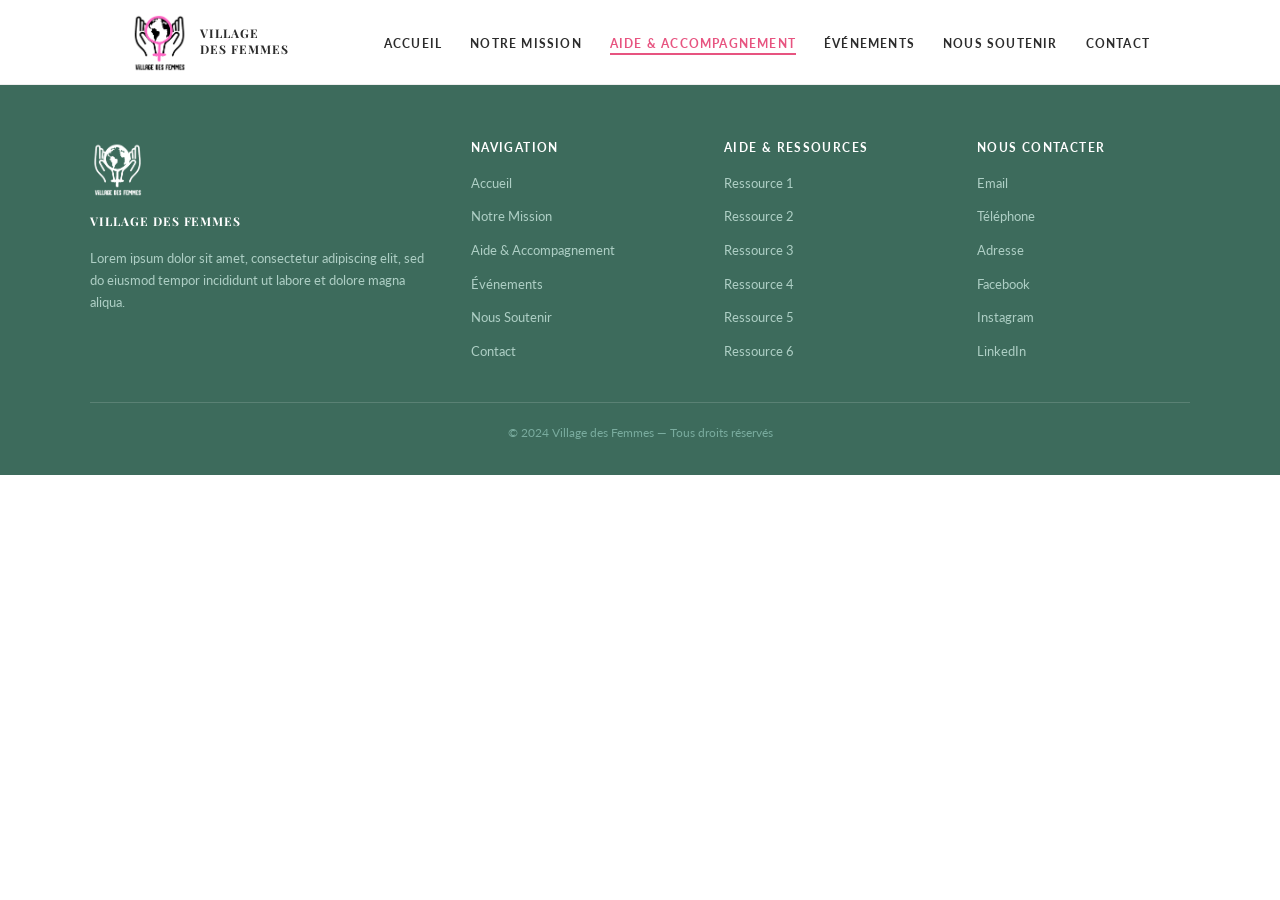
==== aide-accompagnement.html @ 5ee0b898 "first commit" ====
<!DOCTYPE html>
<html lang="fr">
<head>
  <meta charset="UTF-8" />
  <meta name="viewport" content="width=device-width, initial-scale=1.0" />
  <title>Aide & Accompagnement — Village des Femmes</title>
  <link rel="stylesheet" href="aide-accompagnement.css" />
  <link rel="stylesheet" href="styles.css" />
</head>
<body>

   <!-- ══ HEADER ══ -->
  <header class="site-header">
    <nav class="nav-wrapper" aria-label="Navigation principale">
      <a href="index.html" class="logo">
        <!-- Remplace src par ton logo -->
        <img src="images/logo.png" alt="Logo Village des Femmes" />
        <span class="logo-text">Village<br>des Femmes</span>
      </a>
      <button class="burger" id="burger" aria-label="Menu" aria-expanded="false">
        <span></span><span></span><span></span>
      </button>
      <ul class="main-nav" id="main-nav">
        <li><a href="index.html">Accueil</a></li>
        <li><a href="notre-mission.html">Notre Mission</a></li>
        <li><a href="aide-accompagnement.html" class="active">Aide &amp; Accompagnement</a></li>
        <li><a href="evenements.html">Événements</a></li>
        <li><a href="nous-soutenir.html">Nous Soutenir</a></li>
        <li><a href="contact.html">Contact</a></li>
      </ul>
    </nav>
  </header>

   <!-- ══ FOOTER ══ -->
  <footer class="site-footer">
    <div class="footer-inner">
      <div class="footer-brand">
        <img src="images/logo.png" alt="Logo Village des Femmes" />
        <span class="logo-text">Village des Femmes</span>
        <p class="footer-bio">
          Lorem ipsum dolor sit amet, consectetur adipiscing elit,
          sed do eiusmod tempor incididunt ut labore et dolore magna aliqua.
        </p>
      </div>
      <div class="footer-col">
        <h4>Navigation</h4>
        <ul>
          <li><a href="index.html">Accueil</a></li>
          <li><a href="notre-mission.html">Notre Mission</a></li>
          <li><a href="aide-accompagnement.html">Aide &amp; Accompagnement</a></li>
          <li><a href="evenements.html">Événements</a></li>
          <li><a href="nous-soutenir.html">Nous Soutenir</a></li>
          <li><a href="contact.html">Contact</a></li>
        </ul>
      </div>
      <div class="footer-col">
        <h4>Aide &amp; Ressources</h4>
        <ul>
          <li><a href="#">Ressource 1</a></li>
          <li><a href="#">Ressource 2</a></li>
          <li><a href="#">Ressource 3</a></li>
          <li><a href="#">Ressource 4</a></li>
          <li><a href="#">Ressource 5</a></li>
          <li><a href="#">Ressource 6</a></li>
        </ul>
      </div>
      <div class="footer-col">
        <h4>Nous Contacter</h4>
        <ul>
          <li><a href="#">Email</a></li>
          <li><a href="#">Téléphone</a></li>
          <li><a href="#">Adresse</a></li>
          <li><a href="#">Facebook</a></li>
          <li><a href="#">Instagram</a></li>
          <li><a href="#">LinkedIn</a></li>
        </ul>
      </div>
    </div>
    <div class="footer-bottom">
      &copy; 2024 Village des Femmes — Tous droits réservés
    </div>
  </footer>

  <script src="main.js"></script>
</body>
</html>
---- aide-accompagnement.css ----
/*======================================
=  AIDE & ACCOMPAGNEMENT CSS FILE  = style spécifique pour la page aide-accompagnement.html
======================================*/
---- styles.css ----
/* ============================================
   VILLAGE DES FEMMES — feuille de style commune à toutes les pages
   ============================================ */

@import url('https://fonts.googleapis.com/css2?family=Playfair+Display:ital,wght@0,400;0,700;1,400&family=Lato:wght@300;400;700&display=swap');

/* ── Variables ── */
:root {
  --rose-pale:    #F9D6D8;
  --rose-vif:     #E75480;
  --rose-bouton:  #C8455A;
  --vert-sauge:   #8FBC8F;
  --vert-fonce:   #3D6B5C;
  --vert-btn:     #4A8A75;
  --blanc:        #FFFFFF;
  --gris-clair:   #F5F5F5;
  --texte:        #2C2C2C;
  --texte-clair:  #666666;
  --radius:       8px;
  --radius-lg:    16px;
  --transition:   0.25s ease;
}

/* ── Reset ── */
*, *::before, *::after { box-sizing: border-box; margin: 0; padding: 0; }
html { scroll-behavior: smooth; }
body {
  font-family: 'Lato', sans-serif;
  color: var(--texte);
  background: var(--blanc);
  line-height: 1.6;
}
img { max-width: 100%; display: block; }
a { text-decoration: none; color: inherit; }

/* ── Typography ── */
h1, h2, h3, h4 { font-family: 'Playfair Display', serif; line-height: 1.2; }
h1 { font-size: clamp(2rem, 5vw, 3rem); }
h2 { font-size: clamp(1.5rem, 3vw, 2.2rem); }
h3 { font-size: 1.2rem; }

/* ══════════════════════════════════
   HEADER & NAV
══════════════════════════════════ */
.site-header {
  position: sticky;
  top: 0;
  z-index: 100;
  background: var(--blanc);
  border-bottom: 1px solid #eee;
}

.header-top {
  text-align: center;
  padding: 6px 0;
  font-size: 0.7rem;
  font-weight: 700;
  letter-spacing: 0.12em;
  text-transform: uppercase;
  color: var(--texte-clair);
}

.nav-wrapper {
  display: flex;
  align-items: center;
  justify-content: space-between;
  padding: 12px 40px;
  max-width: 1100px;
  margin: 0 auto;
}

.logo {
  display: flex;
  align-items: center;
  gap: 10px;
}
.logo img {
  width: 60px;
  height: 60px;
  object-fit: contain;
}
.logo-text {
  font-family: 'Playfair Display', serif;
  font-size: 0.75rem;
  font-weight: 700;
  text-transform: uppercase;
  letter-spacing: 0.08em;
  line-height: 1.3;
  color: var(--texte);
}

.main-nav {
  display: flex;
  gap: 28px;
  list-style: none;
  align-items: center;
}
.main-nav a {
  font-size: 0.75rem;
  font-weight: 700;
  text-transform: uppercase;
  letter-spacing: 0.1em;
  color: var(--texte);
  transition: color var(--transition);
  padding-bottom: 2px;
}
.main-nav a:hover,
.main-nav a.active { color: var(--rose-vif); }
.main-nav a.active { border-bottom: 2px solid var(--rose-vif); }
.main-nav .nav-cta a {
  color: var(--rose-vif);
  font-weight: 700;
}

/* Burger mobile */
.burger {
  display: none;
  flex-direction: column;
  gap: 5px;
  cursor: pointer;
  background: none;
  border: none;
  padding: 4px;
}
.burger span {
  width: 24px;
  height: 2px;
  background: var(--texte);
  border-radius: 2px;
  transition: all var(--transition);
}

/* ══════════════════════════════════
   BOUTONS
══════════════════════════════════ */
.btn {
  display: inline-flex;
  align-items: center;
  justify-content: center;
  padding: 10px 24px;
  border-radius: 30px;
  font-family: 'Lato', sans-serif;
  font-size: 0.8rem;
  font-weight: 700;
  text-transform: uppercase;
  letter-spacing: 0.08em;
  cursor: pointer;
  border: none;
  transition: all var(--transition);
}
.btn-rose {
  background: var(--rose-vif);
  color: var(--blanc);
}
.btn-rose:hover { background: var(--rose-bouton); transform: translateY(-1px); }

.btn-vert {
  background: var(--vert-btn);
  color: var(--blanc);
}
.btn-vert:hover { background: var(--vert-fonce); transform: translateY(-1px); }

.btn-outline-rose {
  background: transparent;
  color: var(--rose-vif);
  border: 2px solid var(--rose-vif);
}
.btn-outline-rose:hover { background: var(--rose-vif); color: var(--blanc); }

.btn-outline-vert {
  background: transparent;
  color: var(--vert-btn);
  border: 2px solid var(--vert-btn);
}
.btn-outline-vert:hover { background: var(--vert-btn); color: var(--blanc); }

/* ══════════════════════════════════
   FOOTER
══════════════════════════════════ */
.site-footer {
  background: var(--vert-fonce);
  color: #d4e8e2;
  padding: 56px 40px 32px;
}
.footer-inner {
  max-width: 1100px;
  margin: 0 auto;
  display: grid;
  grid-template-columns: 1.6fr 1fr 1fr 1fr;
  gap: 40px;
}
.footer-brand .logo-text { color: var(--blanc); }
.footer-brand img { width: 56px; margin-bottom: 10px; filter: brightness(0) invert(1); }
.footer-bio {
  font-size: 0.82rem;
  margin-top: 14px;
  color: #aecfc5;
  line-height: 1.7;
}
.footer-col h4 {
  font-family: 'Lato', sans-serif;
  font-size: 0.72rem;
  font-weight: 700;
  text-transform: uppercase;
  letter-spacing: 0.12em;
  color: var(--blanc);
  margin-bottom: 14px;
}
.footer-col ul { list-style: none; }
.footer-col ul li { margin-bottom: 8px; }
.footer-col ul li a {
  font-size: 0.83rem;
  color: #aecfc5;
  transition: color var(--transition);
}
.footer-col ul li a:hover { color: var(--blanc); }
.footer-bottom {
  max-width: 1100px;
  margin: 32px auto 0;
  padding-top: 20px;
  border-top: 1px solid rgba(255,255,255,0.15);
  font-size: 0.75rem;
  color: #7aac9f;
  text-align: center;
}

/* ══════════════════════════════════
   UTILITAIRES
══════════════════════════════════ */
.container {
  max-width: 1100px;
  margin: 0 auto;
  padding: 0 40px;
}
.section-tag {
  display: inline-block;
  font-size: 0.72rem;
  font-weight: 700;
  text-transform: uppercase;
  letter-spacing: 0.15em;
  color: var(--rose-vif);
  margin-bottom: 10px;
}
.highlight { color: var(--rose-vif); font-style: italic; }

/* ══════════════════════════════════
   RESPONSIVE
══════════════════════════════════ */
@media (max-width: 768px) {
  .nav-wrapper { padding: 12px 20px; }
  .burger { display: flex; }
  .main-nav {
    display: none;
    position: absolute;
    top: 100%;
    left: 0; right: 0;
    background: var(--blanc);
    flex-direction: column;
    gap: 0;
    border-top: 1px solid #eee;
    box-shadow: 0 8px 20px rgba(0,0,0,0.08);
  }
  .main-nav.open { display: flex; }
  .main-nav li { width: 100%; text-align: center; }
  .main-nav a { display: block; padding: 14px; border-bottom: 1px solid #f0f0f0; }

  .footer-inner {
    grid-template-columns: 1fr 1fr;
    gap: 28px;
  }
  .footer-brand { grid-column: 1 / -1; }

  .container { padding: 0 20px; }
}

@media (max-width: 480px) {
  .footer-inner { grid-template-columns: 1fr; }
}
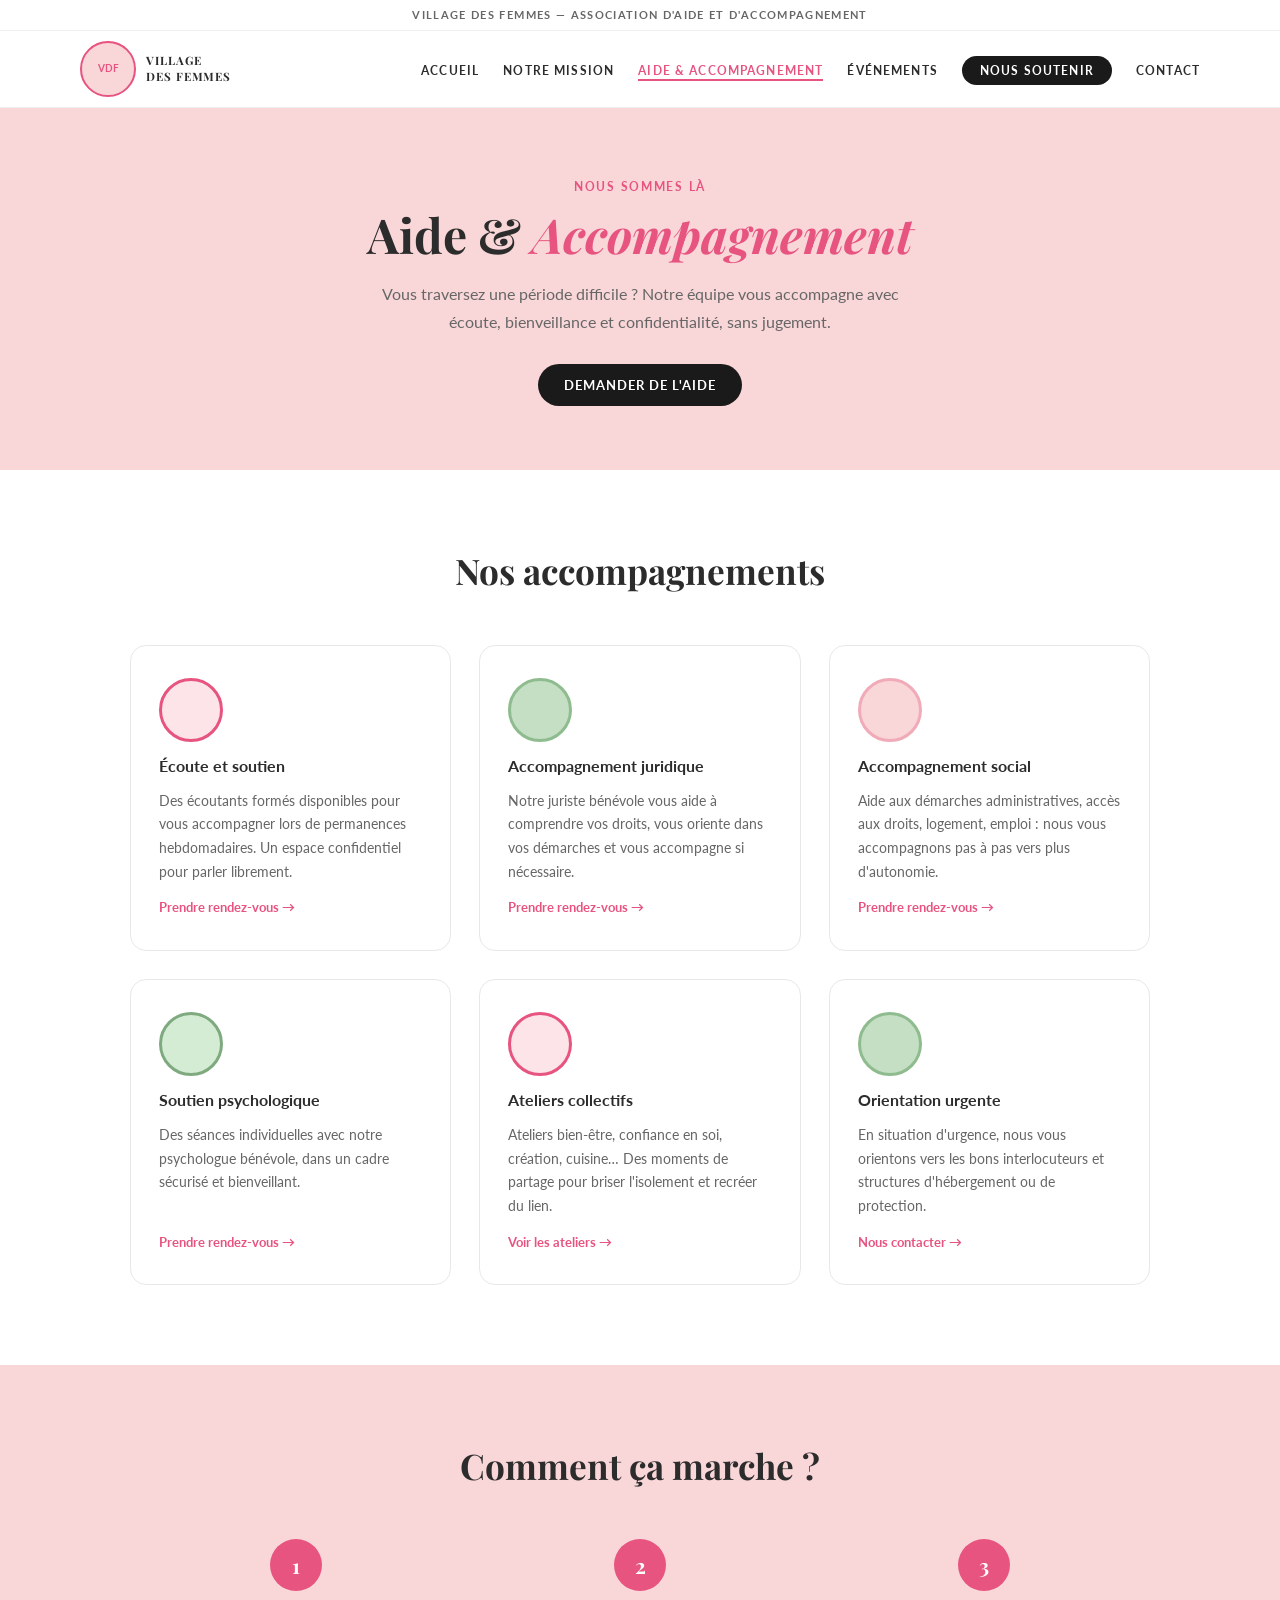
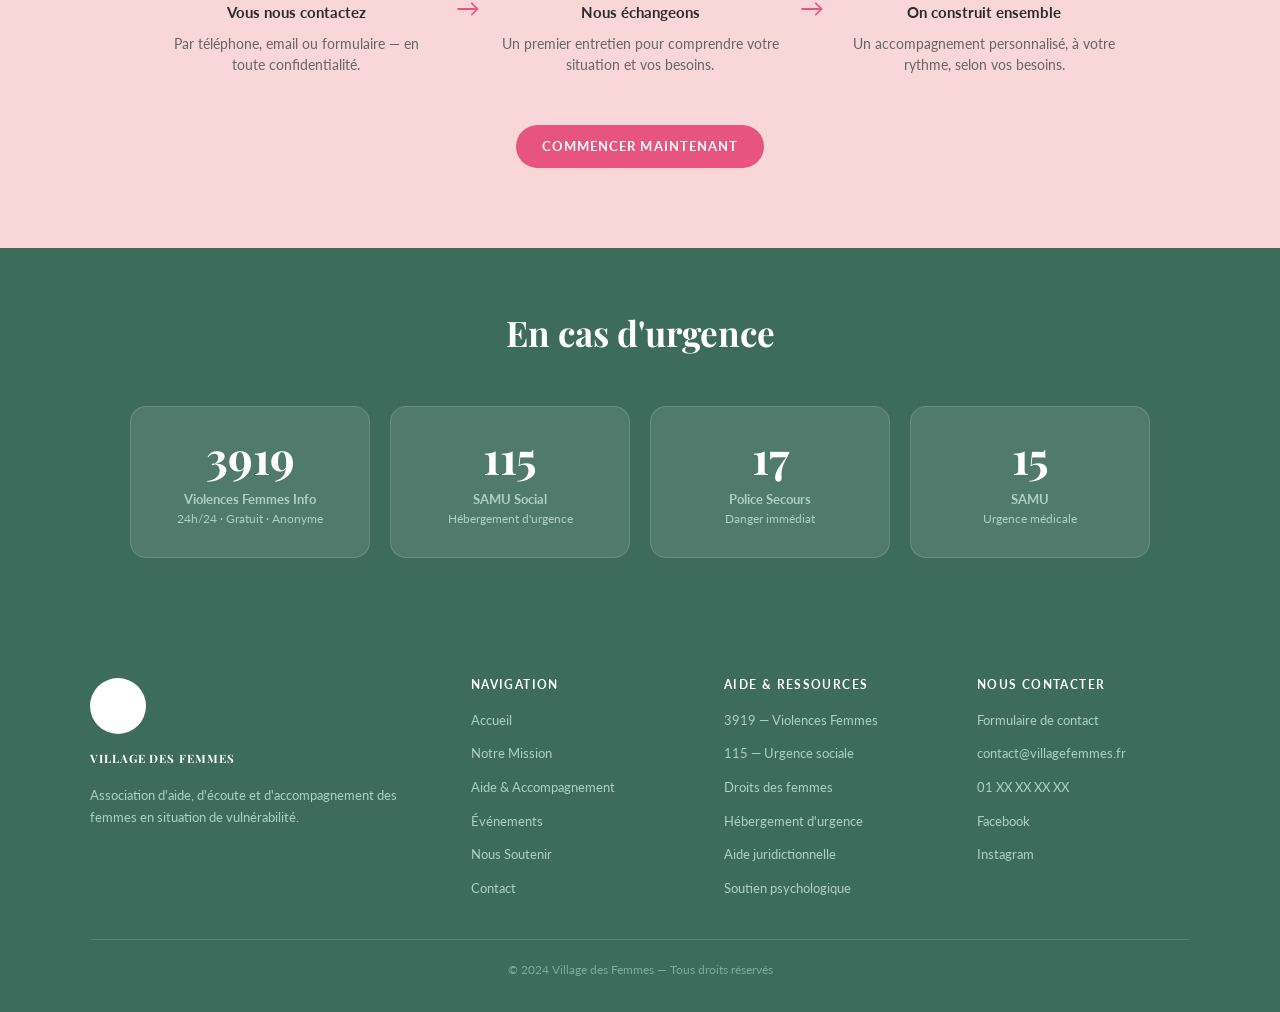
==== commit 15ac6c4c: "changement du css et ajout body page" ====
--- a/aide-accompagnement.html
+++ b/aide-accompagnement.html
@@ -3,18 +3,17 @@
 <head>
   <meta charset="UTF-8" />
   <meta name="viewport" content="width=device-width, initial-scale=1.0" />
-  <title>Aide & Accompagnement — Village des Femmes</title>
+  <title>Aide &amp; Accompagnement — Village des Femmes</title>
+  <link rel="stylesheet" href="styles.css" />
   <link rel="stylesheet" href="aide-accompagnement.css" />
-  <link rel="stylesheet" href="styles.css" />
 </head>
 <body>
 
-   <!-- ══ HEADER ══ -->
   <header class="site-header">
-    <nav class="nav-wrapper" aria-label="Navigation principale">
+    <div class="header-top">Village des Femmes — Association d'aide et d'accompagnement</div>
+    <nav class="nav-wrapper">
       <a href="index.html" class="logo">
-        <!-- Remplace src par ton logo -->
-        <img src="images/logo.png" alt="Logo Village des Femmes" />
+        <div class="logo-placeholder">VDF</div>
         <span class="logo-text">Village<br>des Femmes</span>
       </a>
       <button class="burger" id="burger" aria-label="Menu" aria-expanded="false">
@@ -25,22 +24,165 @@
         <li><a href="notre-mission.html">Notre Mission</a></li>
         <li><a href="aide-accompagnement.html" class="active">Aide &amp; Accompagnement</a></li>
         <li><a href="evenements.html">Événements</a></li>
-        <li><a href="nous-soutenir.html">Nous Soutenir</a></li>
+        <li class="nav-btn"><a href="nous-soutenir.html">Nous Soutenir</a></li>
         <li><a href="contact.html">Contact</a></li>
       </ul>
     </nav>
   </header>
 
-   <!-- ══ FOOTER ══ -->
+  <!-- ══ HERO ══ -->
+  <section class="hero-page">
+    <span class="section-tag">Nous sommes là</span>
+    <h1>Aide &amp; <span class="highlight">Accompagnement</span></h1>
+    <p>
+      Vous traversez une période difficile ? Notre équipe vous accompagne
+      avec écoute, bienveillance et confidentialité, sans jugement.
+    </p>
+    <a href="contact.html" class="btn btn-noir">Demander de l'aide</a>
+  </section>
+
+  <!-- ══ SERVICES ══ -->
+  <section class="services">
+    <div class="container">
+      <h2 class="text-center-section">Nos accompagnements</h2>
+      <div class="services-grid">
+
+        <div class="service-card">
+          <div class="service-icone rose">
+            <!-- <img src="images/icone-ecoute.png" alt=""> -->
+          </div>
+          <h3>Écoute et soutien</h3>
+          <p>
+            Des écoutants formés disponibles pour vous accompagner lors de
+            permanences hebdomadaires. Un espace confidentiel pour parler librement.
+          </p>
+          <a href="contact.html" class="btn-service">Prendre rendez-vous →</a>
+        </div>
+
+        <div class="service-card">
+          <div class="service-icone vert">
+            <!-- <img src="images/icone-juridique.png" alt=""> -->
+          </div>
+          <h3>Accompagnement juridique</h3>
+          <p>
+            Notre juriste bénévole vous aide à comprendre vos droits,
+            vous oriente dans vos démarches et vous accompagne si nécessaire.
+          </p>
+          <a href="contact.html" class="btn-service">Prendre rendez-vous →</a>
+        </div>
+
+        <div class="service-card">
+          <div class="service-icone rose-clair">
+            <!-- <img src="images/icone-social.png" alt=""> -->
+          </div>
+          <h3>Accompagnement social</h3>
+          <p>
+            Aide aux démarches administratives, accès aux droits, logement,
+            emploi : nous vous accompagnons pas à pas vers plus d'autonomie.
+          </p>
+          <a href="contact.html" class="btn-service">Prendre rendez-vous →</a>
+        </div>
+
+        <div class="service-card">
+          <div class="service-icone vert-clair">
+            <!-- <img src="images/icone-psy.png" alt=""> -->
+          </div>
+          <h3>Soutien psychologique</h3>
+          <p>
+            Des séances individuelles avec notre psychologue bénévole,
+            dans un cadre sécurisé et bienveillant.
+          </p>
+          <a href="contact.html" class="btn-service">Prendre rendez-vous →</a>
+        </div>
+
+        <div class="service-card">
+          <div class="service-icone rose">
+            <!-- <img src="images/icone-ateliers.png" alt=""> -->
+          </div>
+          <h3>Ateliers collectifs</h3>
+          <p>
+            Ateliers bien-être, confiance en soi, création, cuisine…
+            Des moments de partage pour briser l'isolement et recréer du lien.
+          </p>
+          <a href="evenements.html" class="btn-service">Voir les ateliers →</a>
+        </div>
+
+        <div class="service-card">
+          <div class="service-icone vert">
+            <!-- <img src="images/icone-urgence.png" alt=""> -->
+          </div>
+          <h3>Orientation urgente</h3>
+          <p>
+            En situation d'urgence, nous vous orientons vers les bons
+            interlocuteurs et structures d'hébergement ou de protection.
+          </p>
+          <a href="contact.html" class="btn-service">Nous contacter →</a>
+        </div>
+
+      </div>
+    </div>
+  </section>
+
+  <!-- ══ COMMENT ÇA MARCHE ══ -->
+  <section class="comment">
+    <div class="container">
+      <h2 class="text-center-section">Comment ça marche ?</h2>
+      <div class="etapes">
+        <div class="etape">
+          <div class="etape-num">1</div>
+          <h3>Vous nous contactez</h3>
+          <p>Par téléphone, email ou formulaire — en toute confidentialité.</p>
+        </div>
+        <div class="etape-fleche">→</div>
+        <div class="etape">
+          <div class="etape-num">2</div>
+          <h3>Nous échangeons</h3>
+          <p>Un premier entretien pour comprendre votre situation et vos besoins.</p>
+        </div>
+        <div class="etape-fleche">→</div>
+        <div class="etape">
+          <div class="etape-num">3</div>
+          <h3>On construit ensemble</h3>
+          <p>Un accompagnement personnalisé, à votre rythme, selon vos besoins.</p>
+        </div>
+      </div>
+      <div class="comment-cta">
+        <a href="contact.html" class="btn btn-rose">Commencer maintenant</a>
+      </div>
+    </div>
+  </section>
+
+  <!-- ══ NUMÉROS D'URGENCE ══ -->
+  <section class="urgences">
+    <div class="container">
+      <h2 class="text-center-section">En cas d'urgence</h2>
+      <div class="urgences-grid">
+        <div class="urgence-card">
+          <span class="urgence-numero">3919</span>
+          <span class="urgence-label">Violences Femmes Info<br><small>24h/24 · Gratuit · Anonyme</small></span>
+        </div>
+        <div class="urgence-card">
+          <span class="urgence-numero">115</span>
+          <span class="urgence-label">SAMU Social<br><small>Hébergement d'urgence</small></span>
+        </div>
+        <div class="urgence-card">
+          <span class="urgence-numero">17</span>
+          <span class="urgence-label">Police Secours<br><small>Danger immédiat</small></span>
+        </div>
+        <div class="urgence-card">
+          <span class="urgence-numero">15</span>
+          <span class="urgence-label">SAMU<br><small>Urgence médicale</small></span>
+        </div>
+      </div>
+    </div>
+  </section>
+
   <footer class="site-footer">
     <div class="footer-inner">
       <div class="footer-brand">
-        <img src="images/logo.png" alt="Logo Village des Femmes" />
+        <div class="logo-placeholder">VDF</div>
         <span class="logo-text">Village des Femmes</span>
-        <p class="footer-bio">
-          Lorem ipsum dolor sit amet, consectetur adipiscing elit,
-          sed do eiusmod tempor incididunt ut labore et dolore magna aliqua.
-        </p>
+        <p class="footer-bio">Association d'aide, d'écoute et d'accompagnement des femmes en situation de vulnérabilité.</p>
       </div>
       <div class="footer-col">
         <h4>Navigation</h4>
@@ -56,29 +198,26 @@
       <div class="footer-col">
         <h4>Aide &amp; Ressources</h4>
         <ul>
-          <li><a href="#">Ressource 1</a></li>
-          <li><a href="#">Ressource 2</a></li>
-          <li><a href="#">Ressource 3</a></li>
-          <li><a href="#">Ressource 4</a></li>
-          <li><a href="#">Ressource 5</a></li>
-          <li><a href="#">Ressource 6</a></li>
+          <li><a href="#">3919 — Violences Femmes</a></li>
+          <li><a href="#">115 — Urgence sociale</a></li>
+          <li><a href="#">Droits des femmes</a></li>
+          <li><a href="#">Hébergement d'urgence</a></li>
+          <li><a href="#">Aide juridictionnelle</a></li>
+          <li><a href="#">Soutien psychologique</a></li>
         </ul>
       </div>
       <div class="footer-col">
         <h4>Nous Contacter</h4>
         <ul>
-          <li><a href="#">Email</a></li>
-          <li><a href="#">Téléphone</a></li>
-          <li><a href="#">Adresse</a></li>
+          <li><a href="contact.html">Formulaire de contact</a></li>
+          <li><a href="mailto:contact@villagefemmes.fr">contact@villagefemmes.fr</a></li>
+          <li><a href="#">01 XX XX XX XX</a></li>
           <li><a href="#">Facebook</a></li>
           <li><a href="#">Instagram</a></li>
-          <li><a href="#">LinkedIn</a></li>
         </ul>
       </div>
     </div>
-    <div class="footer-bottom">
-      &copy; 2024 Village des Femmes — Tous droits réservés
-    </div>
+    <div class="footer-bottom">&copy; 2024 Village des Femmes — Tous droits réservés</div>
   </footer>
 
   <script src="main.js"></script>
--- a/styles.css
+++ b/styles.css
@@ -1,5 +1,5 @@
 /* ============================================
-   VILLAGE DES FEMMES — feuille de style commune à toutes les pages
+   VILLAGE DES FEMMES — Feuille de styles commune
    ============================================ */
 
 @import url('https://fonts.googleapis.com/css2?family=Playfair+Display:ital,wght@0,400;0,700;1,400&family=Lato:wght@300;400;700&display=swap');
@@ -12,6 +12,7 @@
   --vert-sauge:   #8FBC8F;
   --vert-fonce:   #3D6B5C;
   --vert-btn:     #4A8A75;
+  --noir:         #1a1a1a;
   --blanc:        #FFFFFF;
   --gris-clair:   #F5F5F5;
   --texte:        #2C2C2C;
@@ -37,7 +38,7 @@
 h1, h2, h3, h4 { font-family: 'Playfair Display', serif; line-height: 1.2; }
 h1 { font-size: clamp(2rem, 5vw, 3rem); }
 h2 { font-size: clamp(1.5rem, 3vw, 2.2rem); }
-h3 { font-size: 1.2rem; }
+h3 { font-size: 1.1rem; }
 
 /* ══════════════════════════════════
    HEADER & NAV
@@ -58,14 +59,15 @@
   letter-spacing: 0.12em;
   text-transform: uppercase;
   color: var(--texte-clair);
+  border-bottom: 1px solid #f0f0f0;
 }
 
 .nav-wrapper {
   display: flex;
   align-items: center;
   justify-content: space-between;
-  padding: 12px 40px;
-  max-width: 1100px;
+  padding: 10px 40px;
+  max-width: 1200px;
   margin: 0 auto;
 }
 
@@ -73,30 +75,50 @@
   display: flex;
   align-items: center;
   gap: 10px;
+  flex-shrink: 0;
 }
 .logo img {
-  width: 60px;
-  height: 60px;
+  width: 56px;
+  height: 56px;
   object-fit: contain;
+}
+/* Placeholder logo si pas d'image */
+.logo-placeholder {
+  width: 56px;
+  height: 56px;
+  border-radius: 50%;
+  background: var(--rose-pale);
+  border: 2px solid var(--rose-vif);
+  display: flex;
+  align-items: center;
+  justify-content: center;
+  font-size: 0.6rem;
+  font-weight: 700;
+  color: var(--rose-vif);
+  text-align: center;
+  line-height: 1.2;
+  flex-shrink: 0;
 }
 .logo-text {
   font-family: 'Playfair Display', serif;
-  font-size: 0.75rem;
+  font-size: 0.72rem;
   font-weight: 700;
   text-transform: uppercase;
   letter-spacing: 0.08em;
-  line-height: 1.3;
+  line-height: 1.4;
   color: var(--texte);
 }
 
 .main-nav {
   display: flex;
-  gap: 28px;
+  gap: 24px;
   list-style: none;
   align-items: center;
 }
+
+/* Liens nav simples : hover rose */
 .main-nav a {
-  font-size: 0.75rem;
+  font-size: 0.72rem;
   font-weight: 700;
   text-transform: uppercase;
   letter-spacing: 0.1em;
@@ -104,12 +126,30 @@
   transition: color var(--transition);
   padding-bottom: 2px;
 }
-.main-nav a:hover,
-.main-nav a.active { color: var(--rose-vif); }
-.main-nav a.active { border-bottom: 2px solid var(--rose-vif); }
-.main-nav .nav-cta a {
+.main-nav a:hover { color: var(--rose-vif); }
+.main-nav a.active {
   color: var(--rose-vif);
-  font-weight: 700;
+  border-bottom: 2px solid var(--rose-vif);
+}
+
+/* Bouton "Nous Soutenir" : noir, pas de hover rose */
+.main-nav .nav-btn a {
+  background: var(--noir);
+  color: var(--blanc);
+  padding: 8px 18px;
+  border-radius: 30px;
+  border-bottom: none !important;
+  transition: background var(--transition), transform var(--transition);
+}
+.main-nav .nav-btn a:hover {
+  color: var(--blanc);
+  background: #333;
+  transform: translateY(-1px);
+}
+.main-nav .nav-btn a.active {
+  background: var(--noir);
+  color: var(--blanc);
+  border-bottom: none;
 }
 
 /* Burger mobile */
@@ -134,10 +174,8 @@
    BOUTONS
 ══════════════════════════════════ */
 .btn {
-  display: inline-flex;
-  align-items: center;
-  justify-content: center;
-  padding: 10px 24px;
+  display: inline-block;
+  padding: 11px 26px;
   border-radius: 30px;
   font-family: 'Lato', sans-serif;
   font-size: 0.8rem;
@@ -148,6 +186,12 @@
   border: none;
   transition: all var(--transition);
 }
+.btn-noir {
+  background: var(--noir);
+  color: var(--blanc);
+}
+.btn-noir:hover { background: #333; transform: translateY(-1px); }
+
 .btn-rose {
   background: var(--rose-vif);
   color: var(--blanc);
@@ -173,6 +217,13 @@
   border: 2px solid var(--vert-btn);
 }
 .btn-outline-vert:hover { background: var(--vert-btn); color: var(--blanc); }
+
+.btn-outline-noir {
+  background: transparent;
+  color: var(--noir);
+  border: 2px solid var(--noir);
+}
+.btn-outline-noir:hover { background: var(--noir); color: var(--blanc); }
 
 /* ══════════════════════════════════
    FOOTER
@@ -191,6 +242,7 @@
 }
 .footer-brand .logo-text { color: var(--blanc); }
 .footer-brand img { width: 56px; margin-bottom: 10px; filter: brightness(0) invert(1); }
+.footer-brand .logo-placeholder { margin-bottom: 10px; filter: brightness(0) invert(1); border-color: rgba(255,255,255,0.4); }
 .footer-bio {
   font-size: 0.82rem;
   margin-top: 14px;
@@ -244,10 +296,27 @@
 .highlight { color: var(--rose-vif); font-style: italic; }
 
 /* ══════════════════════════════════
+   HERO GÉNÉRIQUE (pages intérieures)
+══════════════════════════════════ */
+.hero-page {
+  background: var(--rose-pale);
+  padding: 64px 40px;
+  text-align: center;
+}
+.hero-page h1 { margin-bottom: 16px; }
+.hero-page p {
+  font-size: 1rem;
+  color: var(--texte-clair);
+  max-width: 560px;
+  margin: 0 auto 28px;
+  line-height: 1.75;
+}
+
+/* ══════════════════════════════════
    RESPONSIVE
 ══════════════════════════════════ */
-@media (max-width: 768px) {
-  .nav-wrapper { padding: 12px 20px; }
+@media (max-width: 900px) {
+  .nav-wrapper { padding: 10px 20px; }
   .burger { display: flex; }
   .main-nav {
     display: none;
@@ -263,14 +332,16 @@
   .main-nav.open { display: flex; }
   .main-nav li { width: 100%; text-align: center; }
   .main-nav a { display: block; padding: 14px; border-bottom: 1px solid #f0f0f0; }
-
-  .footer-inner {
-    grid-template-columns: 1fr 1fr;
-    gap: 28px;
+  .main-nav .nav-btn a {
+    margin: 8px 20px;
+    display: block;
+    border-radius: 30px;
   }
+
+  .footer-inner { grid-template-columns: 1fr 1fr; gap: 28px; }
   .footer-brand { grid-column: 1 / -1; }
-
   .container { padding: 0 20px; }
+  .hero-page { padding: 40px 20px; }
 }
 
 @media (max-width: 480px) {
--- a/aide-accompagnement.css
+++ b/aide-accompagnement.css
@@ -1,3 +1,144 @@
-/*======================================
-=  AIDE & ACCOMPAGNEMENT CSS FILE  = style spécifique pour la page aide-accompagnement.html
-======================================*/
+/* ============================================
+  stle spécifique à la page d'accompagnement
+   ============================================ */
+
+/* ── Services ── */
+.services { padding: 80px 0; background: var(--blanc); }
+.text-center-section { text-align: center; margin-bottom: 52px; }
+
+.services-grid {
+  display: grid;
+  grid-template-columns: repeat(3, 1fr);
+  gap: 28px;
+}
+.service-card {
+  padding: 32px 28px;
+  border-radius: var(--radius-lg);
+  border: 1px solid #e8e8e8;
+  display: flex;
+  flex-direction: column;
+  gap: 14px;
+  transition: box-shadow var(--transition), transform var(--transition);
+}
+.service-card:hover {
+  box-shadow: 0 8px 28px rgba(0,0,0,0.08);
+  transform: translateY(-2px);
+}
+
+.service-icone {
+  width: 64px;
+  height: 64px;
+  border-radius: 50%;
+  display: flex;
+  align-items: center;
+  justify-content: center;
+  border: 3px solid transparent;
+  overflow: hidden;
+  flex-shrink: 0;
+}
+.service-icone img { width: 55%; object-fit: contain; }
+.service-icone.rose       { background: #fce4e8; border-color: var(--rose-vif); }
+.service-icone.vert       { background: #c4dfc4; border-color: var(--vert-sauge); }
+.service-icone.rose-clair { background: var(--rose-pale); border-color: #f0aab8; }
+.service-icone.vert-clair { background: #d4ecd4; border-color: #7faa7f; }
+
+.service-card h3 {
+  font-family: 'Lato', sans-serif;
+  font-size: 1rem;
+  font-weight: 700;
+  color: var(--texte);
+}
+.service-card p { font-size: 0.87rem; color: var(--texte-clair); line-height: 1.7; flex: 1; }
+.btn-service {
+  font-size: 0.8rem;
+  font-weight: 700;
+  color: var(--rose-vif);
+  transition: color var(--transition);
+  margin-top: auto;
+}
+.btn-service:hover { color: var(--rose-bouton); }
+
+/* ── Comment ça marche ── */
+.comment { background: var(--rose-pale); padding: 80px 0; }
+.etapes {
+  display: flex;
+  align-items: center;
+  justify-content: center;
+  gap: 20px;
+  flex-wrap: wrap;
+  margin-bottom: 48px;
+}
+.etape {
+  flex: 1;
+  min-width: 200px;
+  max-width: 280px;
+  text-align: center;
+  display: flex;
+  flex-direction: column;
+  align-items: center;
+  gap: 12px;
+}
+.etape-num {
+  width: 52px;
+  height: 52px;
+  border-radius: 50%;
+  background: var(--rose-vif);
+  color: var(--blanc);
+  font-size: 1.3rem;
+  font-weight: 700;
+  font-family: 'Playfair Display', serif;
+  display: flex;
+  align-items: center;
+  justify-content: center;
+}
+.etape h3 { font-family: 'Lato', sans-serif; font-size: 0.95rem; font-weight: 700; }
+.etape p { font-size: 0.85rem; color: var(--texte-clair); line-height: 1.6; }
+.etape-fleche { font-size: 1.5rem; color: var(--rose-vif); flex-shrink: 0; }
+.comment-cta { text-align: center; }
+
+/* ── Urgences ── */
+.urgences { background: var(--vert-fonce); padding: 64px 0; }
+.urgences .text-center-section { color: var(--blanc); }
+.urgences-grid {
+  display: grid;
+  grid-template-columns: repeat(4, 1fr);
+  gap: 20px;
+}
+.urgence-card {
+  background: rgba(255,255,255,0.1);
+  border-radius: var(--radius-lg);
+  padding: 28px 20px;
+  text-align: center;
+  display: flex;
+  flex-direction: column;
+  gap: 10px;
+  border: 1px solid rgba(255,255,255,0.15);
+}
+.urgence-numero {
+  font-family: 'Playfair Display', serif;
+  font-size: 2.8rem;
+  font-weight: 700;
+  color: var(--blanc);
+  line-height: 1;
+}
+.urgence-label {
+  font-size: 0.82rem;
+  font-weight: 700;
+  color: #aecfc5;
+  line-height: 1.5;
+}
+.urgence-label small { font-weight: 400; font-size: 0.75rem; }
+
+/* ── Responsive ── */
+@media (max-width: 900px) {
+  .services-grid { grid-template-columns: 1fr 1fr; }
+  .urgences-grid { grid-template-columns: 1fr 1fr; gap: 16px; }
+  .etape-fleche { display: none; }
+  .etapes { gap: 24px; }
+  .services { padding: 48px 0; }
+  .comment { padding: 48px 0; }
+  .urgences { padding: 48px 0; }
+}
+@media (max-width: 560px) {
+  .services-grid { grid-template-columns: 1fr; }
+}
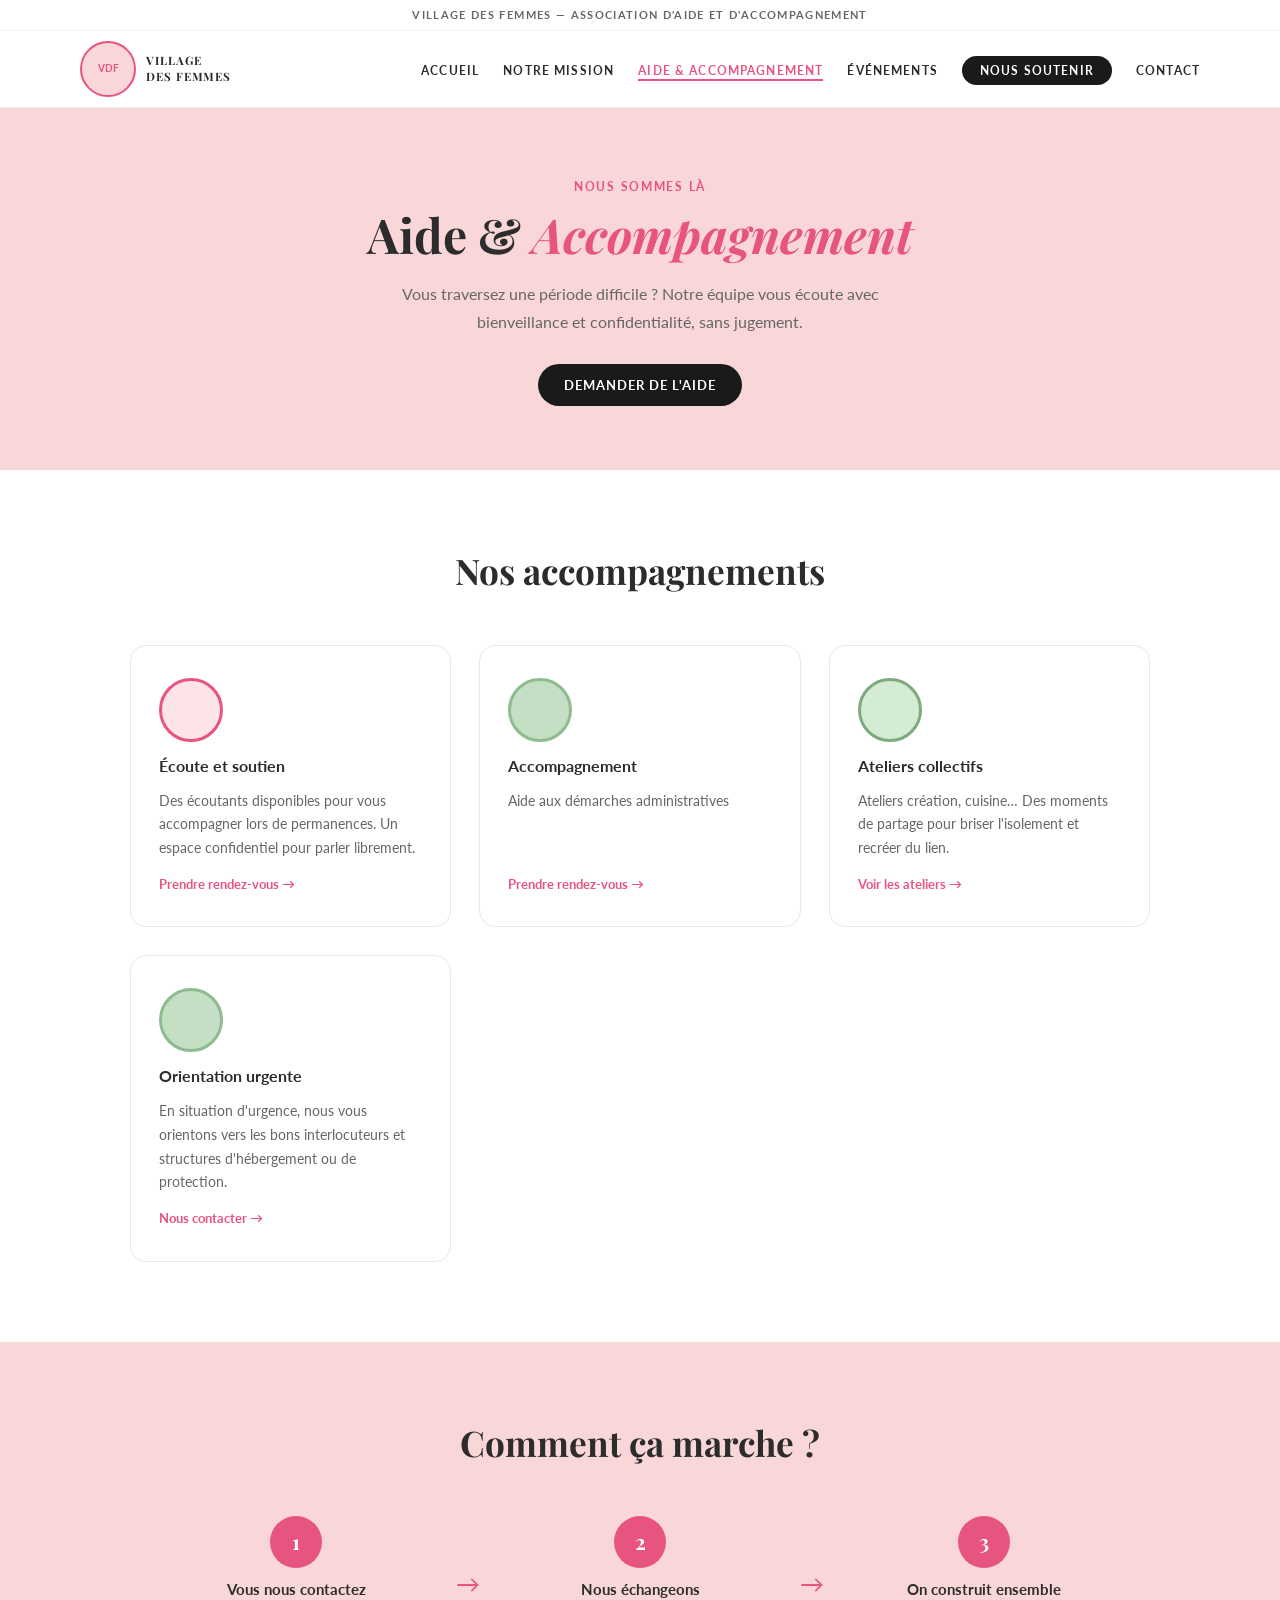
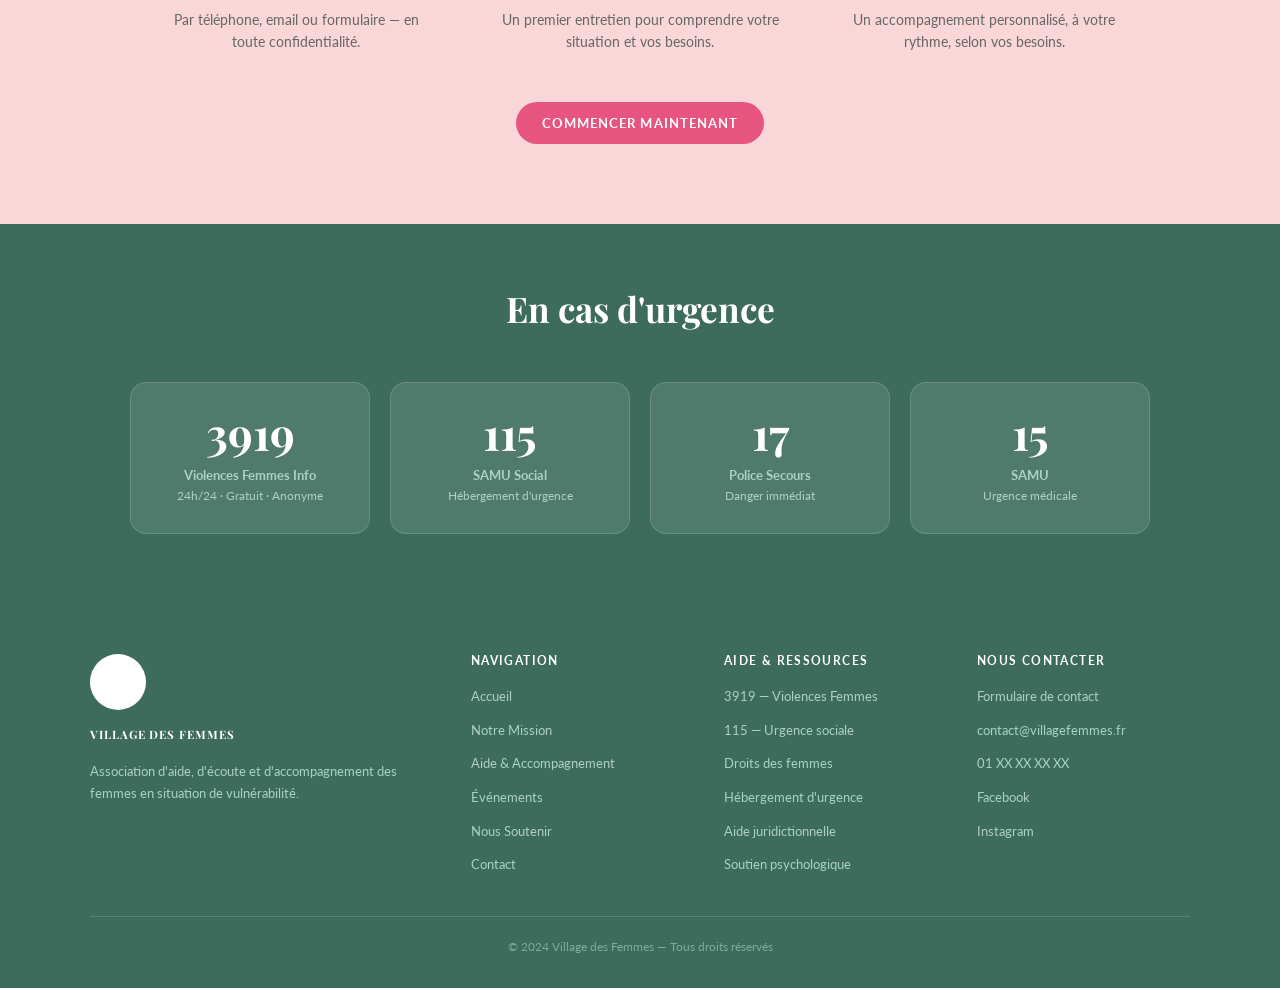
==== commit 749fa2fe: "changement du readme et certaines pages html" ====
--- a/aide-accompagnement.html
+++ b/aide-accompagnement.html
@@ -35,26 +35,26 @@
     <span class="section-tag">Nous sommes là</span>
     <h1>Aide &amp; <span class="highlight">Accompagnement</span></h1>
     <p>
-      Vous traversez une période difficile ? Notre équipe vous accompagne
-      avec écoute, bienveillance et confidentialité, sans jugement.
+      Vous traversez une période difficile ? Notre équipe vous 
+     écoute avec bienveillance et confidentialité, sans jugement. 
     </p>
     <a href="contact.html" class="btn btn-noir">Demander de l'aide</a>
   </section>
 
   <!-- ══ SERVICES ══ -->
+
   <section class="services">
     <div class="container">
       <h2 class="text-center-section">Nos accompagnements</h2>
-      <div class="services-grid">
-
+      <div class="services-grid"> 
         <div class="service-card">
           <div class="service-icone rose">
             <!-- <img src="images/icone-ecoute.png" alt=""> -->
           </div>
           <h3>Écoute et soutien</h3>
           <p>
-            Des écoutants formés disponibles pour vous accompagner lors de
-            permanences hebdomadaires. Un espace confidentiel pour parler librement.
+            Des écoutants disponibles pour vous accompagner lors de
+            permanences. Un espace confidentiel pour parler librement. 
           </p>
           <a href="contact.html" class="btn-service">Prendre rendez-vous →</a>
         </div>
@@ -63,7 +63,7 @@
           <div class="service-icone vert">
             <!-- <img src="images/icone-juridique.png" alt=""> -->
           </div>
-          <h3>Accompagnement juridique</h3>
+         <!-- <h3>Accompagnement juridique</h3>
           <p>
             Notre juriste bénévole vous aide à comprendre vos droits,
             vous oriente dans vos démarches et vous accompagne si nécessaire.
@@ -73,12 +73,11 @@
 
         <div class="service-card">
           <div class="service-icone rose-clair">
-            <!-- <img src="images/icone-social.png" alt=""> -->
-          </div>
-          <h3>Accompagnement social</h3>
-          <p>
-            Aide aux démarches administratives, accès aux droits, logement,
-            emploi : nous vous accompagnons pas à pas vers plus d'autonomie.
+            <!-- <img src="images/icone-social.png" alt=""> 
+          </div> -->
+          <h3>Accompagnement</h3>
+          <p>
+            Aide aux démarches administratives
           </p>
           <a href="contact.html" class="btn-service">Prendre rendez-vous →</a>
         </div>
@@ -87,7 +86,7 @@
           <div class="service-icone vert-clair">
             <!-- <img src="images/icone-psy.png" alt=""> -->
           </div>
-          <h3>Soutien psychologique</h3>
+         <!-- <h3>Soutien psychologique</h3>
           <p>
             Des séances individuelles avec notre psychologue bénévole,
             dans un cadre sécurisé et bienveillant.
@@ -97,11 +96,11 @@
 
         <div class="service-card">
           <div class="service-icone rose">
-            <!-- <img src="images/icone-ateliers.png" alt=""> -->
-          </div>
+             <img src="images/icone-ateliers.png" alt=""> 
+          </div> -->
           <h3>Ateliers collectifs</h3>
           <p>
-            Ateliers bien-être, confiance en soi, création, cuisine…
+            Ateliers création, cuisine…
             Des moments de partage pour briser l'isolement et recréer du lien.
           </p>
           <a href="evenements.html" class="btn-service">Voir les ateliers →</a>
@@ -124,6 +123,7 @@
   </section>
 
   <!-- ══ COMMENT ÇA MARCHE ══ -->
+   
   <section class="comment">
     <div class="container">
       <h2 class="text-center-section">Comment ça marche ?</h2>
--- a/styles.css
+++ b/styles.css
@@ -147,7 +147,7 @@
   transform: translateY(-1px);
 }
 .main-nav .nav-btn a.active {
-  background: var(--noir);
+  background: var(--rose-vif);
   color: var(--blanc);
   border-bottom: none;
 }
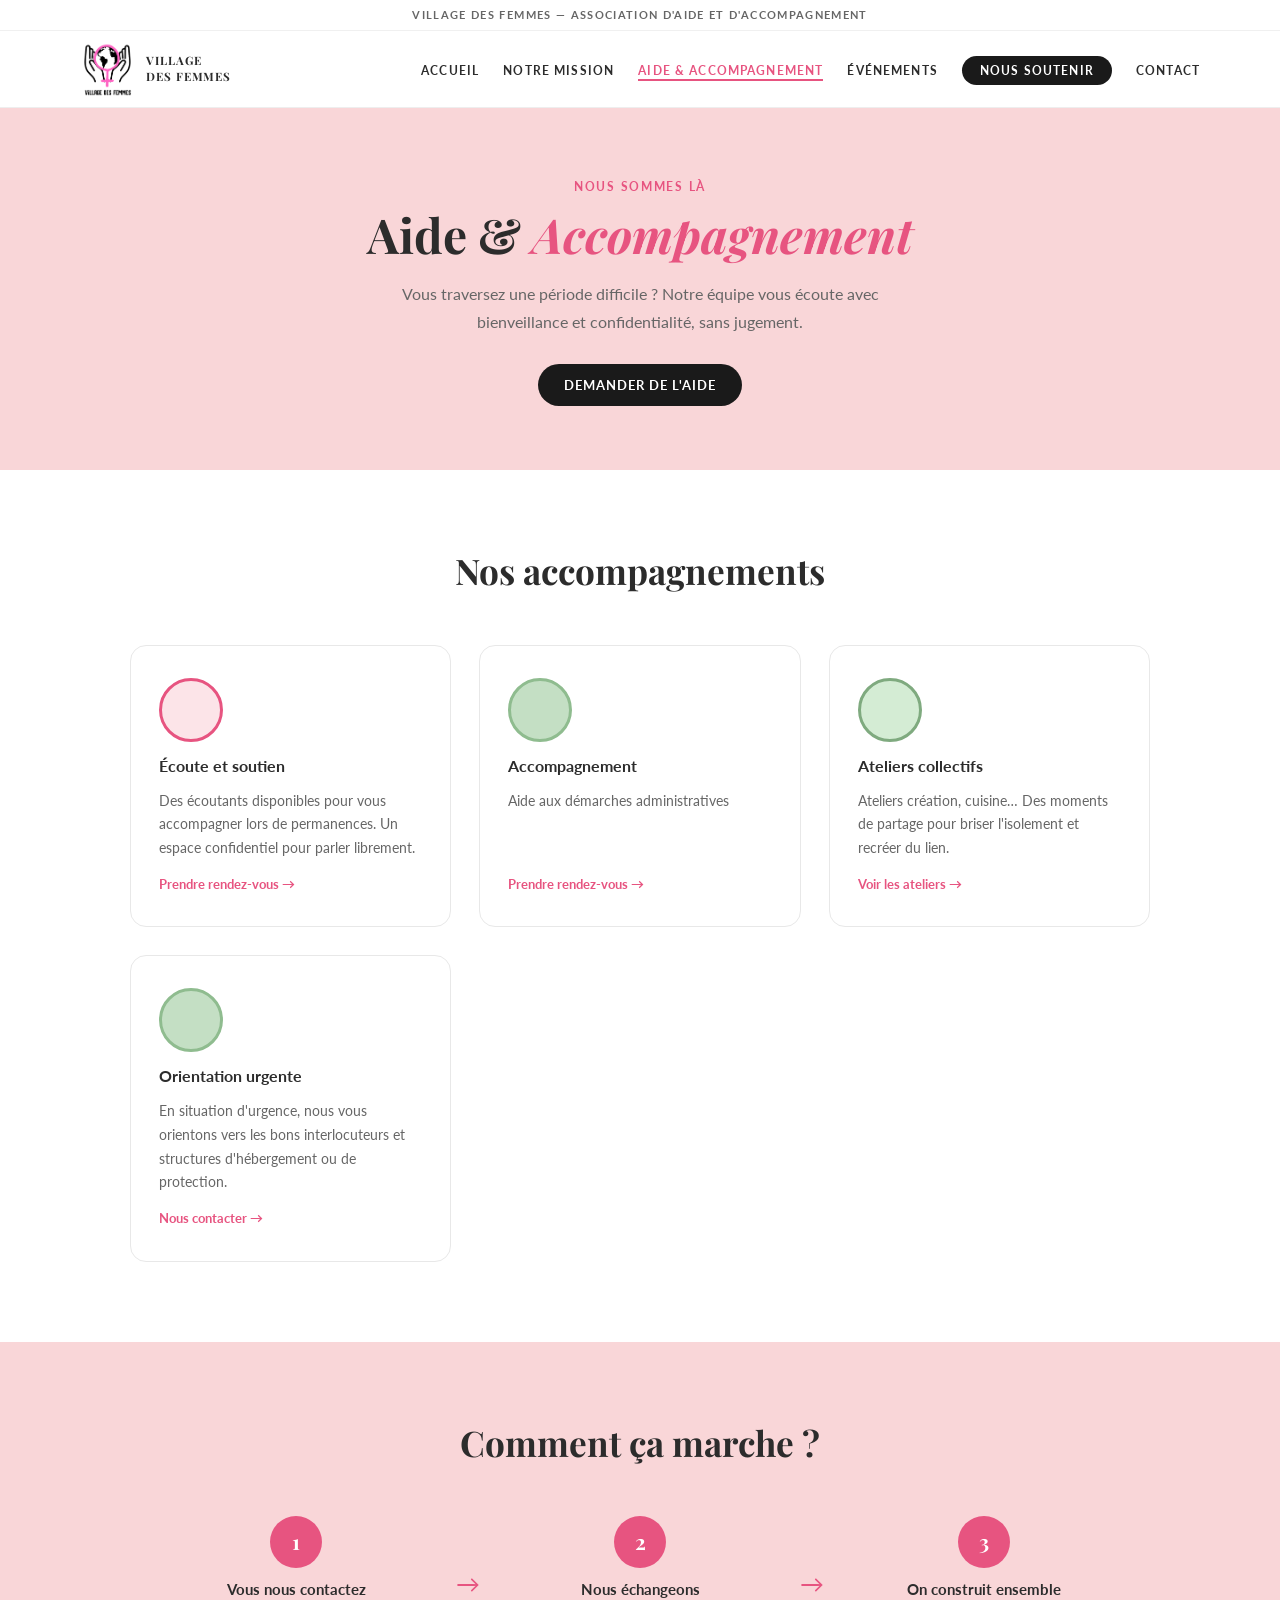
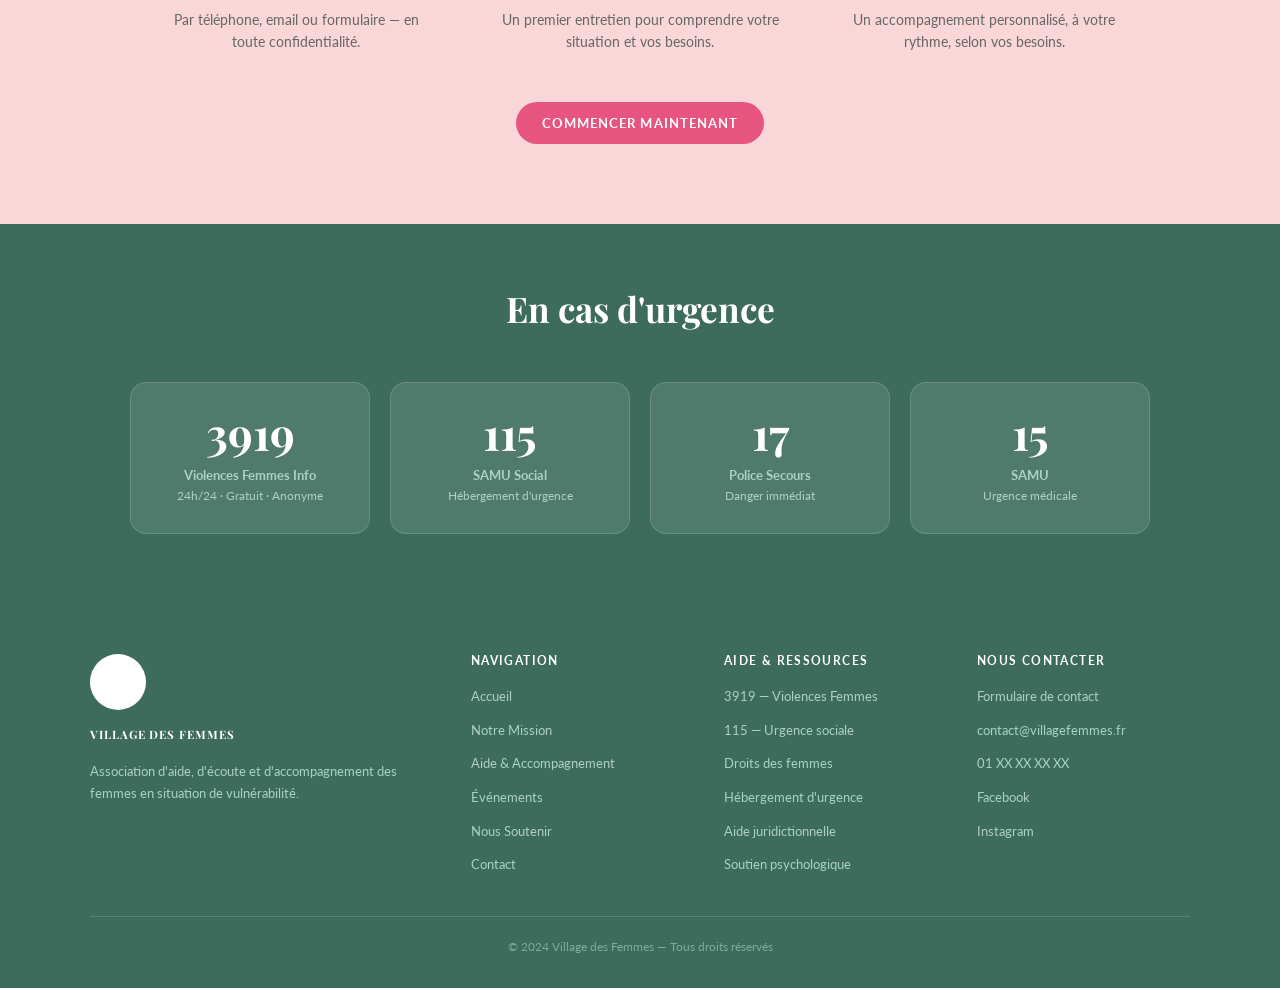
==== commit c72c6b9c: "changements 15/06" ====
--- a/aide-accompagnement.html
+++ b/aide-accompagnement.html
@@ -13,7 +13,7 @@
     <div class="header-top">Village des Femmes — Association d'aide et d'accompagnement</div>
     <nav class="nav-wrapper">
       <a href="index.html" class="logo">
-        <div class="logo-placeholder">VDF</div>
+         <img src="images/logo.png" alt="Logo Village des Femmes" />
         <span class="logo-text">Village<br>des Femmes</span>
       </a>
       <button class="burger" id="burger" aria-label="Menu" aria-expanded="false">
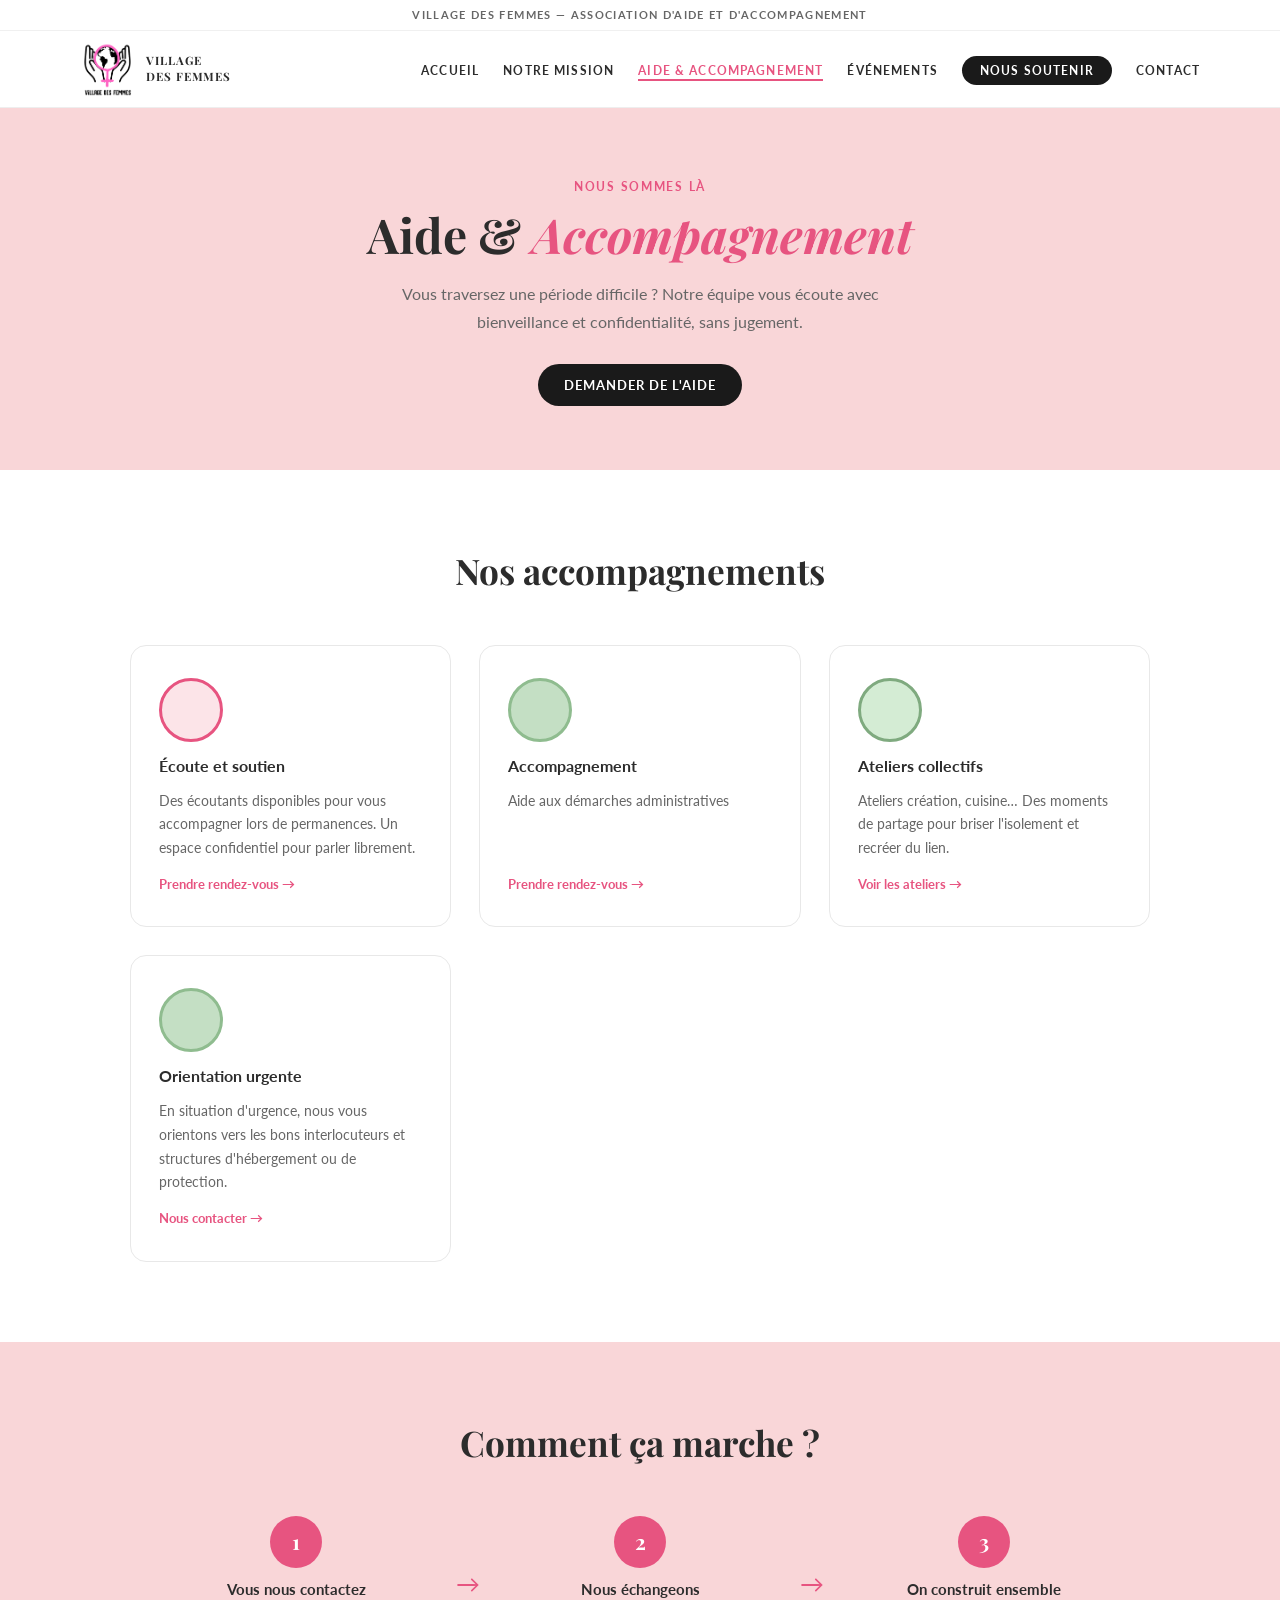
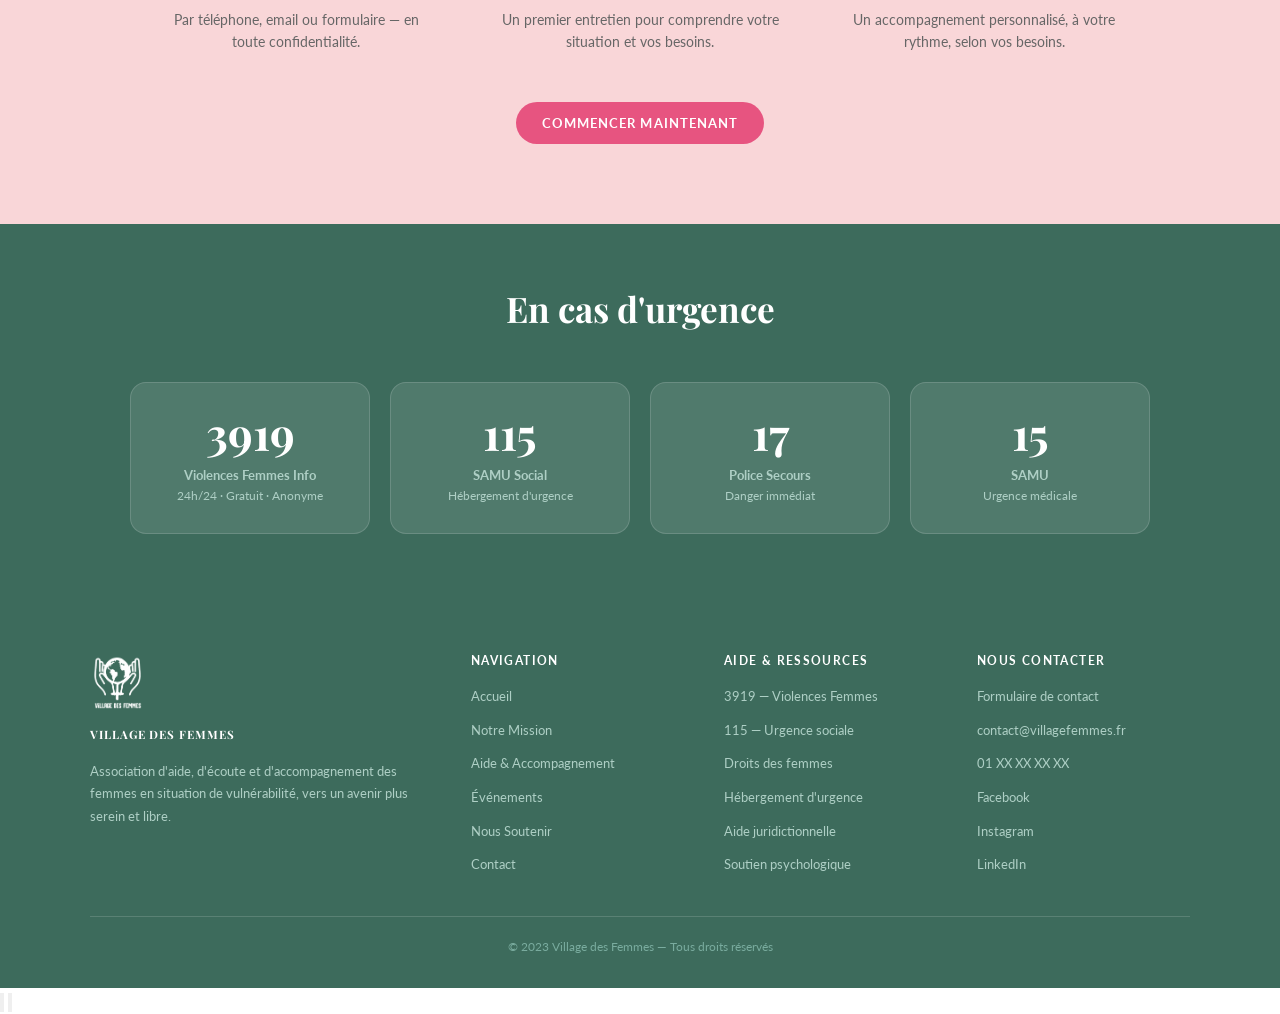
==== commit 7c2fa76b: "molette haut bas" ====
--- a/aide-accompagnement.html
+++ b/aide-accompagnement.html
@@ -177,12 +177,16 @@
     </div>
   </section>
 
+  <!-- ══ FOOTER ══ -->
   <footer class="site-footer">
     <div class="footer-inner">
       <div class="footer-brand">
-        <div class="logo-placeholder">VDF</div>
-        <span class="logo-text">Village des Femmes</span>
-        <p class="footer-bio">Association d'aide, d'écoute et d'accompagnement des femmes en situation de vulnérabilité.</p>
+         <img src="images/logo.png" alt="Logo Village des Femmes" />
+        <span class="logo-text" >Village des Femmes</span>
+        <p class="footer-bio">
+          Association d'aide, d'écoute et d'accompagnement des femmes en situation
+          de vulnérabilité, vers un avenir plus serein et libre.
+        </p>
       </div>
       <div class="footer-col">
         <h4>Navigation</h4>
@@ -214,11 +218,24 @@
           <li><a href="#">01 XX XX XX XX</a></li>
           <li><a href="#">Facebook</a></li>
           <li><a href="#">Instagram</a></li>
+          <li><a href="#">LinkedIn</a></li>
         </ul>
       </div>
     </div>
-    <div class="footer-bottom">&copy; 2024 Village des Femmes — Tous droits réservés</div>
+    <div class="footer-bottom">
+      &copy; 2023 Village des Femmes — Tous droits réservés
+    </div>
   </footer>
+
+    <!-- ══ MOLETTE SCROLL HAUT / BAS ══ -->
+  <div class="scroll-nav">
+    <button class="scroll-btn scroll-top" id="scroll-top" aria-label="Remonter en haut de la page">
+      <svg viewBox="0 0 24 24" fill="none" stroke="currentColor" stroke-width="2.5" stroke-linecap="round" stroke-linejoin="round"><polyline points="18 15 12 9 6 15"></polyline></svg>
+    </button>
+    <button class="scroll-btn scroll-bottom" id="scroll-bottom" aria-label="Aller en bas de la page">
+      <svg viewBox="0 0 24 24" fill="none" stroke="currentColor" stroke-width="2.5" stroke-linecap="round" stroke-linejoin="round"><polyline points="6 9 12 15 18 9"></polyline></svg>
+    </button>
+  </div>
 
   <script src="main.js"></script>
 </body>
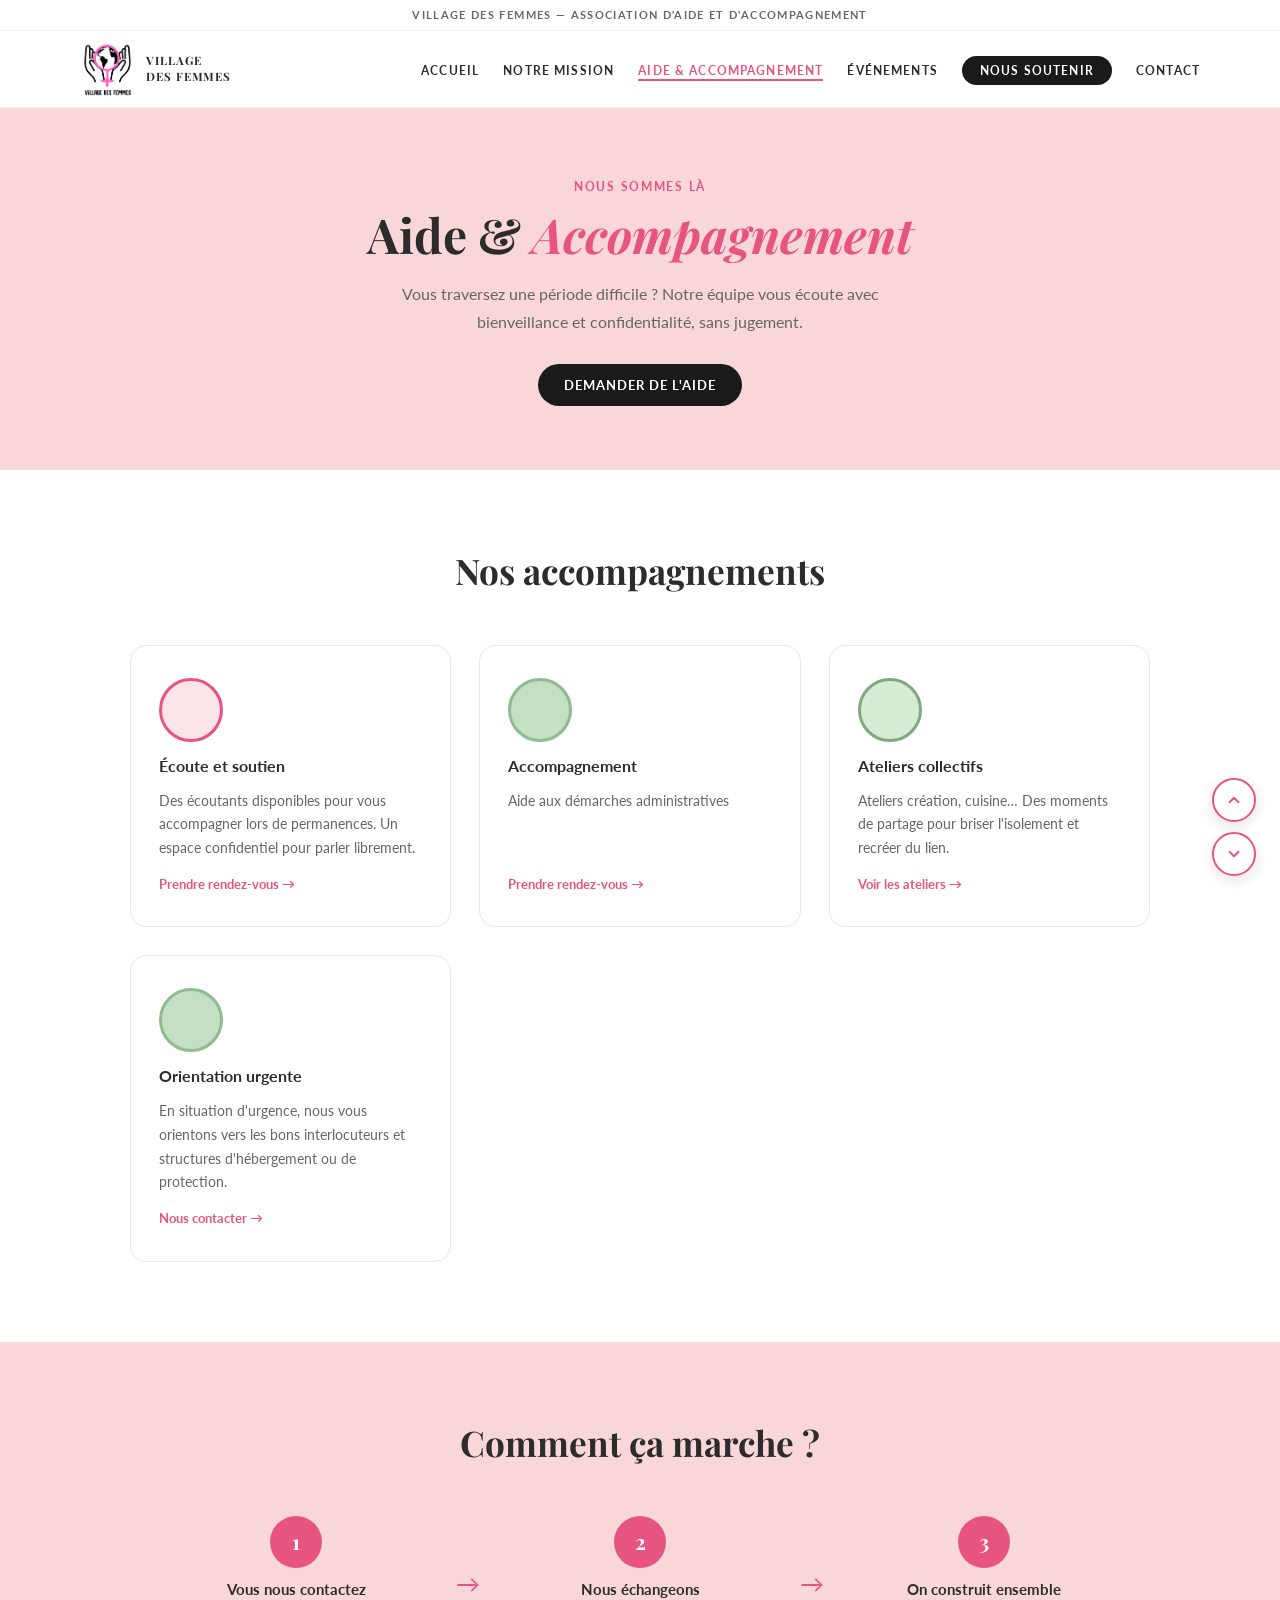
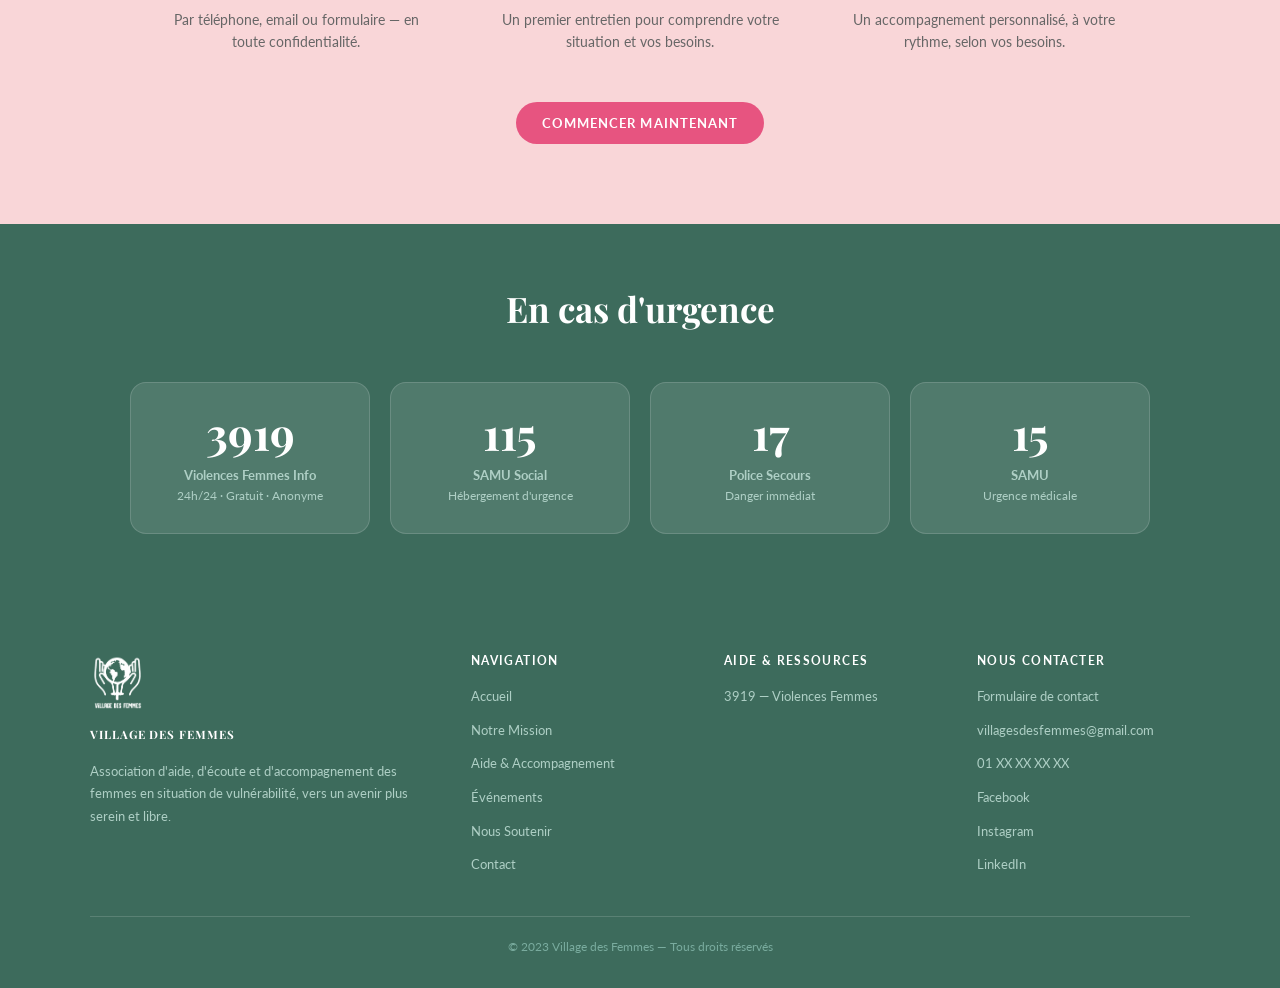
==== commit 7d6e8034: "dernieres modif 16/06/26" ====
--- a/aide-accompagnement.html
+++ b/aide-accompagnement.html
@@ -177,7 +177,7 @@
     </div>
   </section>
 
-  <!-- ══ FOOTER ══ -->
+   <!-- ══ FOOTER ══ -->
   <footer class="site-footer">
     <div class="footer-inner">
       <div class="footer-brand">
@@ -202,19 +202,19 @@
       <div class="footer-col">
         <h4>Aide &amp; Ressources</h4>
         <ul>
-          <li><a href="#">3919 — Violences Femmes</a></li>
-          <li><a href="#">115 — Urgence sociale</a></li>
+          <li><a href="https://solidaritefemmes.org/appeler-le-3919/">3919 — Violences Femmes</a></li>
+          <!--<li><a href="#">115 — Urgence sociale</a></li>
           <li><a href="#">Droits des femmes</a></li>
           <li><a href="#">Hébergement d'urgence</a></li>
           <li><a href="#">Aide juridictionnelle</a></li>
-          <li><a href="#">Soutien psychologique</a></li>
+          <li><a href="#">Soutien psychologique</a></li>-->
         </ul>
       </div>
       <div class="footer-col">
         <h4>Nous Contacter</h4>
         <ul>
           <li><a href="contact.html">Formulaire de contact</a></li>
-          <li><a href="mailto:contact@villagefemmes.fr">contact@villagefemmes.fr</a></li>
+          <li><a href="mailto:villagesdesfemmes@gmail.com">villagesdesfemmes@gmail.com</a></li>
           <li><a href="#">01 XX XX XX XX</a></li>
           <li><a href="#">Facebook</a></li>
           <li><a href="#">Instagram</a></li>
--- a/styles.css
+++ b/styles.css
@@ -147,7 +147,7 @@
   transform: translateY(-1px);
 }
 .main-nav .nav-btn a.active {
-  background: var(--rose-vif);
+  background: var(--noir);
   color: var(--blanc);
   border-bottom: none;
 }
@@ -347,3 +347,51 @@
 @media (max-width: 480px) {
   .footer-inner { grid-template-columns: 1fr; }
 }
+
+/* ══════════════════════════════════
+   MOLETTE DE NAVIGATION (haut / bas)
+══════════════════════════════════ */
+.scroll-nav {
+  position: fixed;
+  right: 24px;
+  bottom: 24px;
+  z-index: 200;
+  display: flex;
+  flex-direction: column;
+  gap: 10px;
+}
+.scroll-btn {
+  width: 44px;
+  height: 44px;
+  border-radius: 50%;
+  background: var(--blanc);
+  border: 2px solid var(--rose-vif);
+  color: var(--rose-vif);
+  display: flex;
+  align-items: center;
+  justify-content: center;
+  cursor: pointer;
+  box-shadow: 0 4px 14px rgba(0,0,0,0.12);
+  transition: all var(--transition);
+  opacity: 0;
+  visibility: hidden;
+  transform: translateY(8px);
+}
+.scroll-btn.visible {
+  opacity: 1;
+  visibility: visible;
+  transform: translateY(0);
+}
+.scroll-btn:hover {
+  background: var(--rose-vif);
+  color: var(--blanc);
+}
+.scroll-btn svg { width: 18px; height: 18px; }
+
+/* En bas de page : bouton "haut" reste visible, bouton "bas" se cache */
+.scroll-btn.scroll-bottom.at-bottom { display: none; }
+
+@media (max-width: 600px) {
+  .scroll-nav { right: 14px; bottom: 14px; }
+  .scroll-btn { width: 40px; height: 40px; }
+}
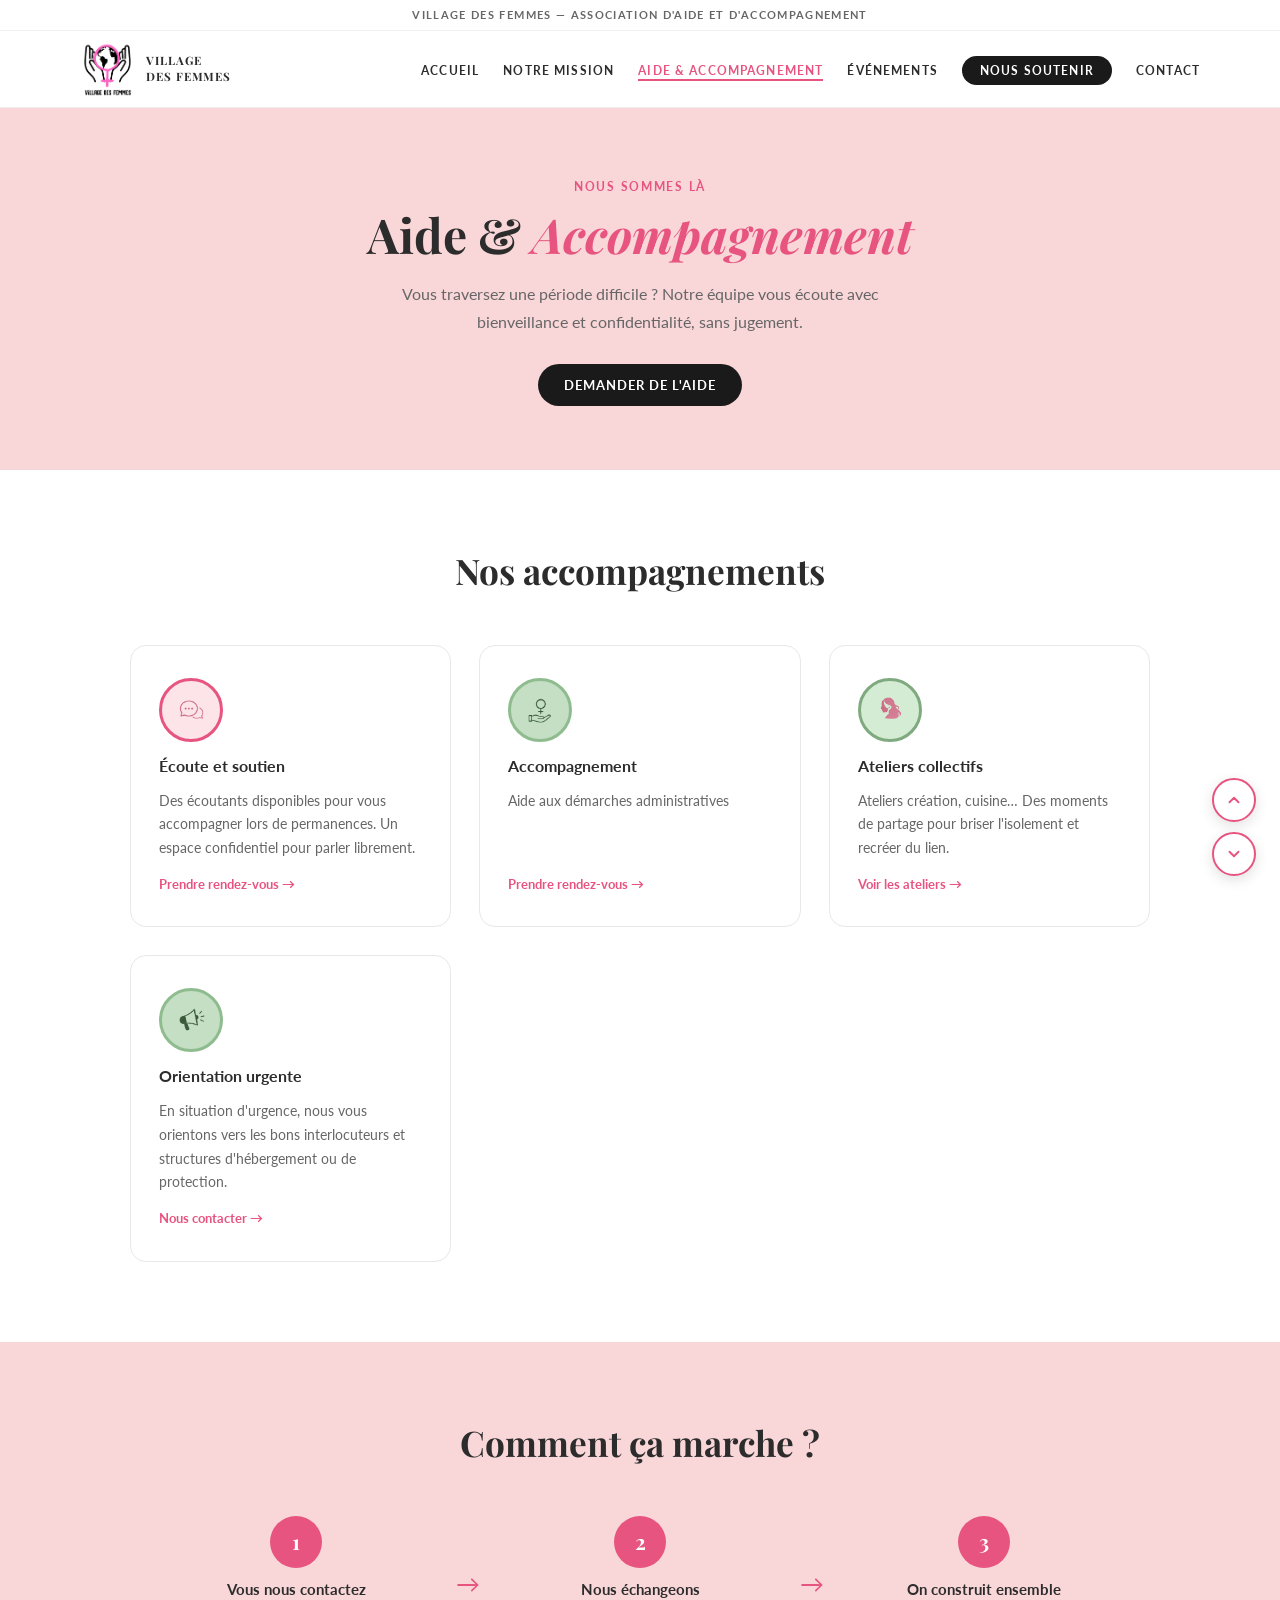
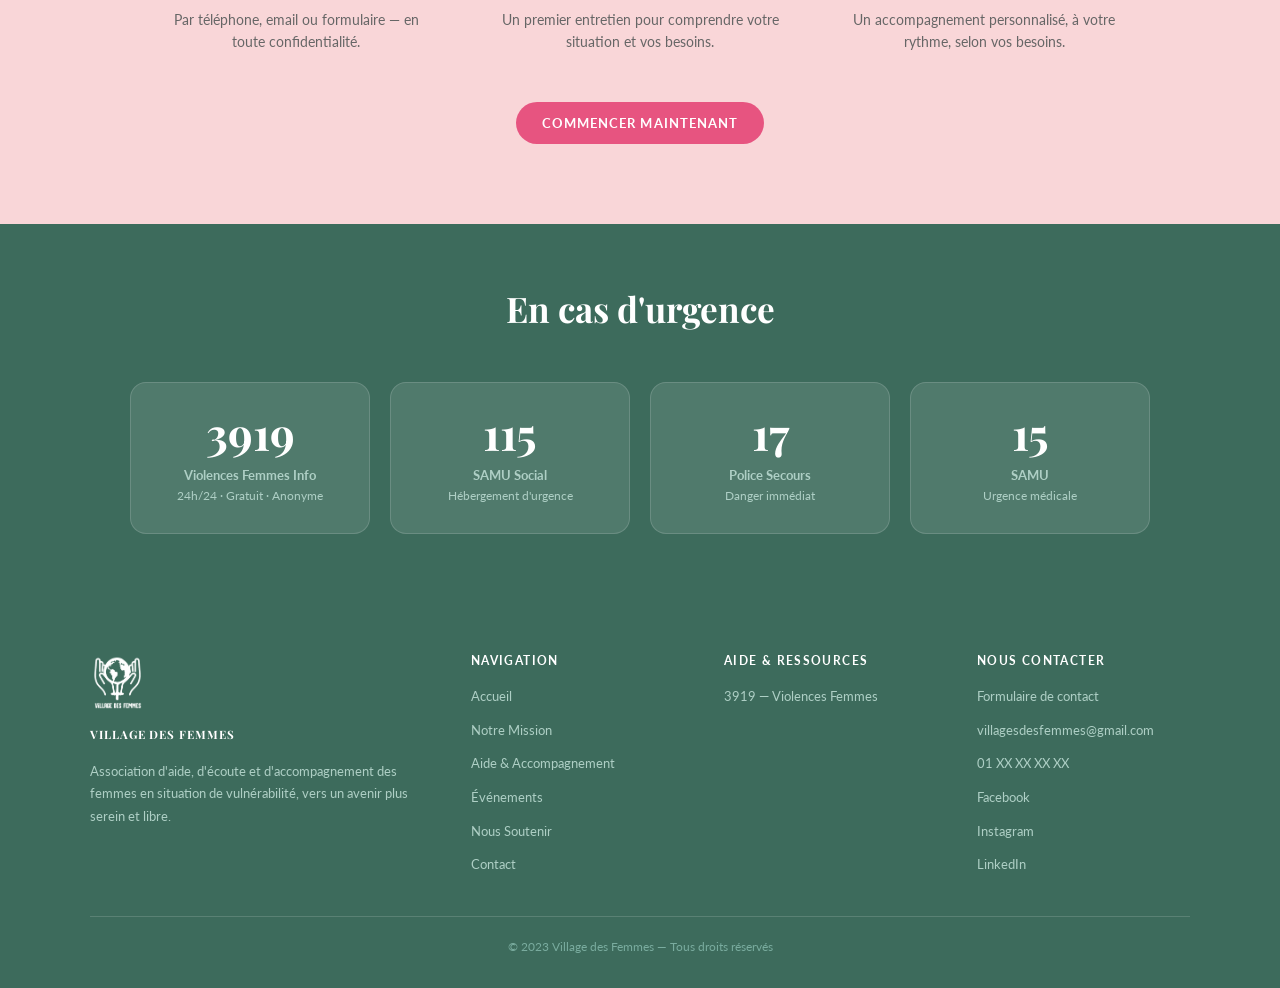
==== commit 90acda23: "dernieres modif" ====
--- a/aide-accompagnement.html
+++ b/aide-accompagnement.html
@@ -49,7 +49,7 @@
       <div class="services-grid"> 
         <div class="service-card">
           <div class="service-icone rose">
-            <!-- <img src="images/icone-ecoute.png" alt=""> -->
+          <img src="images/icone-ecoute.png" alt="ecoute">
           </div>
           <h3>Écoute et soutien</h3>
           <p>
@@ -61,7 +61,7 @@
 
         <div class="service-card">
           <div class="service-icone vert">
-            <!-- <img src="images/icone-juridique.png" alt=""> -->
+         <img src="images/icone-juridique.png" alt="juridique">
           </div>
          <!-- <h3>Accompagnement juridique</h3>
           <p>
@@ -84,7 +84,7 @@
 
         <div class="service-card">
           <div class="service-icone vert-clair">
-            <!-- <img src="images/icone-psy.png" alt=""> -->
+          <img src="images/icone-psy.png" alt="">
           </div>
          <!-- <h3>Soutien psychologique</h3>
           <p>
@@ -108,7 +108,7 @@
 
         <div class="service-card">
           <div class="service-icone vert">
-            <!-- <img src="images/icone-urgence.png" alt=""> -->
+          <img src="images/icone-urgence.png" alt="orientation">
           </div>
           <h3>Orientation urgente</h3>
           <p>
